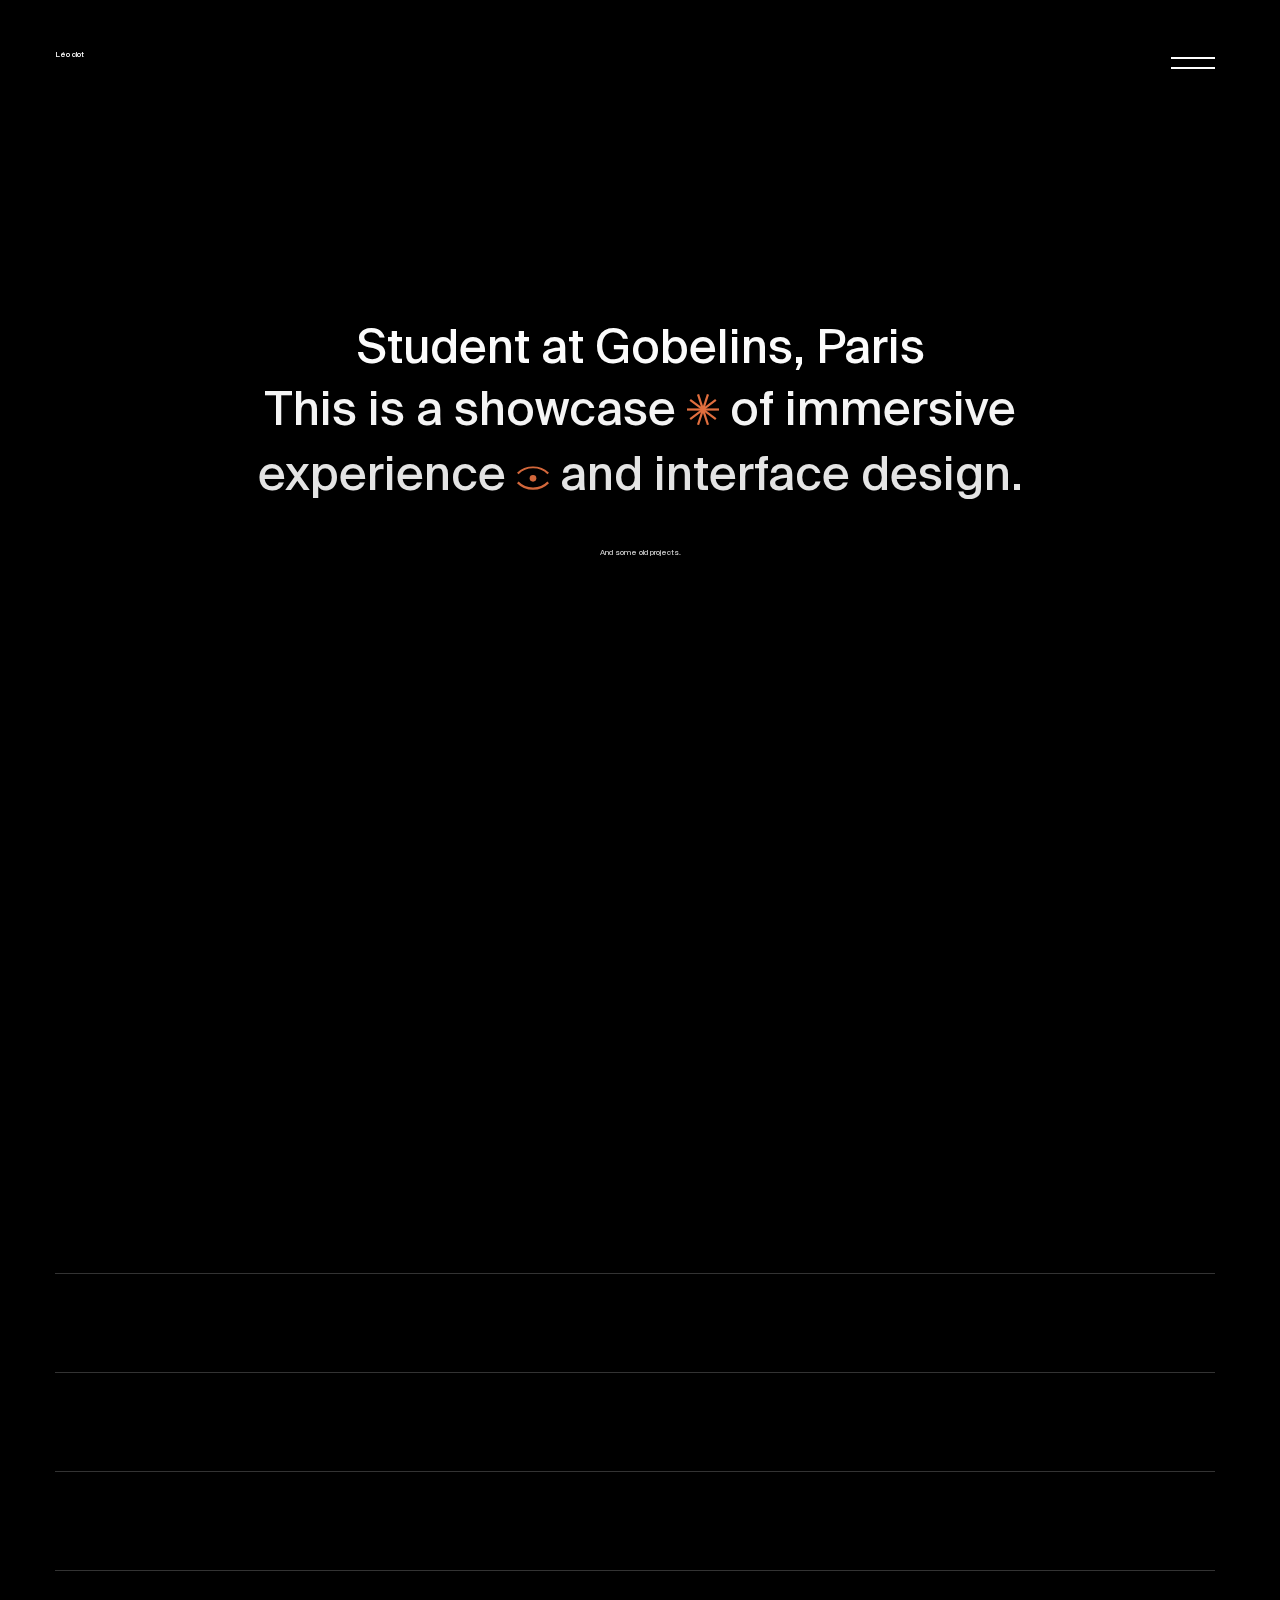
==== index.html @ 52be0752 "change css to start the hover of the projectmenu" ====
<!DOCTYPE html>
<html lang="ng">

  <head>
    <meta charset="utf-8">
    <title>Home</title>
    <meta name="author" content="Dan Hen" />
    <meta name="description" content="width=device-width, initial-scale=1" />

    <!-- Placer le logo favicon-md.ico ici -->

    <link rel="stylesheet" type="text/css" href="style.css" />
    <script type="text/javascript" src="script.js"></script>
  </head>
  <body>

    <div class="landpage-container">
      <nav>
        <h3 class="logo">Léo clot</h3>
        <button id="nav-toggle">
          <span></span>
        </button>

      </nav>

      <div class="title">
        <h1 data-scroll-section>
          <div><span data-scroll data-scroll-speed="1" class="hidden">Student at Gobelins, Paris</span></div>
          <div><span data-scroll data-scroll-speed="2" class="hidden">This is a showcase <svg
            class="icon-md"
            xmlns="http://www.w3.org/2000/svg"
            viewBox="0 0 57.39 55.81"
          >
              <rect
                x="43"
                y="16.3"
                width="4"
                height="57.39"
                transform="translate(-28.03 -0.94) rotate(-18.05)"
              /><rect x="43" y="16.3" width="4" height="57.39" transform="translate(-34.28 37.09) rotate(-53.3)" /><rect y="25.9" width="57.39" height="4" /><rect
            x="16.3"
            y="43"
            width="57.39"
            height="4"
            transform="translate(-34.27 18.68) rotate(-36.66)"
          /><rect x="16.3" y="43" width="57.39" height="4" transform="translate(-28.04 56.73) rotate(-71.94)" /></svg> of immersive </span></div>
          <div><span class="hidden">experience <svg class="icon-md" id="Calque_1" xmlns="http://www.w3.org/2000/svg" viewBox="0 0 57.64 42.62"><path
            d="M45.06,66.31h-.12A40.4,40.4,0,0,1,16.18,54.4L19,51.57A36.4,36.4,0,0,0,44.94,62.31h.12A36.4,36.4,0,0,0,71,51.57l2.83,2.83A40.4,40.4,0,0,1,45.06,66.31Z"
            transform="translate(-16.18 -23.69)"
          /><path
            d="M71,38.43A36.4,36.4,0,0,0,45.06,27.69h-.12A36.4,36.4,0,0,0,19,38.43L16.18,35.6A40.4,40.4,0,0,1,44.94,23.69h.12A40.4,40.4,0,0,1,73.82,35.6Z"
            transform="translate(-16.18 -23.69)"
          /><circle cx="28.82" cy="21.95" r="6" /></svg> and interface design.</span></div>
        </h1>

        <h3 class="sub-title">
          <div><span class="hidden">And some old projects.</span></div>
        </h3>
      </div>

      <div class="ornament">
        <svg class="arrow-down fadeIn" xmlns="http://www.w3.org/2000/svg" viewBox="0 0 43.41 43.41">
          <path
            d="M36.83,56,66.7,26.12l-2.82-2.83L34,53.18A31.24,31.24,0,0,0,35.09,45a30.38,30.38,0,0,0-9-21.65L23.3,26.12a26.55,26.55,0,0,1,7.79,18.93A26.49,26.49,0,0,1,23.3,63.88l2.82,2.83a26.75,26.75,0,0,1,37.76,0l2.82-2.83A30.84,30.84,0,0,0,36.83,56Z"
            transform="translate(-23.3 -23.29)"
          />
        </svg>
        <h3>
          <span class="fadeIn">23 YO IMMERSIVE<br /><br />DIGITAL DESIGNER</span>
        </h3>
      </div>
    </div>


    <div class="project-container">
      <ul>

        <li>
          <a>
            <div class="project">
              <h2>
                <div class="project-title ">
                  <svg class="surround" xmlns="http://www.w3.org/2000/svg" viewBox="0 0 266.21 105.91">
                    <path
                      class="cls-1"
                      d="M17.22-112.66C-33.61-97-67.6-72.86-61.78-53.14-53.47-25,35.56-7.91,101.06-22.75,156.49-35.31,200.91-72,186-91.77c-24.47-32.3-216.88-30.69-243.45,7.6C-70.8-65-41.32-38.17-10.19-25.28,52.11.52,155-15.31,173.07-47.44,184.67-68.09,160.8-94.71,129-107,77.57-126.77-11-115.27-75.75-70.87"
                      transform="translate(76.32 117.31)"
                    />
                  </svg>
                  <span class="fadeInUp">Walkman</span>
                </div>
              </h2>
              <div class="project-info">
                <h3>
                  <div>
                    <span class="fadeInUp">LATE 2019</span>
                  </div>
                </h3>
                <h3>
                  <div>
                    <span class="fadeInUp">MOBILE APP & PRODUCT DESIGN</span>
                  </div>
                </h3>
              </div>
            </div>
          </a>
        </li>

          <div class="cutline"></div>

          <li>
            <a>
              <div class="project">
                <h2>
                  <div class="project-title">
                    <svg class="surround" xmlns="http://www.w3.org/2000/svg" viewBox="0 0 266.21 105.91">
                      <path
                        class="cls-1"
                        d="M17.22-112.66C-33.61-97-67.6-72.86-61.78-53.14-53.47-25,35.56-7.91,101.06-22.75,156.49-35.31,200.91-72,186-91.77c-24.47-32.3-216.88-30.69-243.45,7.6C-70.8-65-41.32-38.17-10.19-25.28,52.11.52,155-15.31,173.07-47.44,184.67-68.09,160.8-94.71,129-107,77.57-126.77-11-115.27-75.75-70.87"
                        transform="translate(76.32 117.31)"
                      />
                    </svg>
                    <span class="fadeInUp">Unnamed</span>
                  </div>
                </h2>
                <div class="project-info">
                  <h3>
                    <div>
                      <span class="fadeInUp">EARLY 2021</span>
                    </div>
                  </h3>
                  <h3>
                    <div>
                      <span class="fadeInUp">SHORT FILM & WEB DESIGN</span>
                    </div>
                  </h3>
                </div>
              </div>
            </a>
          </li>

          <div class="cutline"></div>

          <li>
            <a>
            <div class="project">
              <h2>
                <div class="project-title">
                  <svg class="surround" xmlns="http://www.w3.org/2000/svg" viewBox="0 0 266.21 105.91">
                    <path
                      class="cls-1"
                      d="M17.22-112.66C-33.61-97-67.6-72.86-61.78-53.14-53.47-25,35.56-7.91,101.06-22.75,156.49-35.31,200.91-72,186-91.77c-24.47-32.3-216.88-30.69-243.45,7.6C-70.8-65-41.32-38.17-10.19-25.28,52.11.52,155-15.31,173.07-47.44,184.67-68.09,160.8-94.71,129-107,77.57-126.77-11-115.27-75.75-70.87"
                      transform="translate(76.32 117.31)"
                    />
                  </svg>
                  <span class="fadeInUp">Muse</span>
                </div>
              </h2>
              <div class="project-info">
                <h3>
                  <div>
                    <span class="fadeInUp">EARLY 2019</span>
                  </div>
                </h3>
                <h3>
                  <div>
                    <span class="fadeInUp">MOBILE APP</span>
                  </div>
                </h3>
              </div>
            </div>
          </a>
          </li>

          <div class="cutline"></div>

        <li>
          <a>
            <div class="project">
              <h2>
                <div class="project-title">
                  <svg class="surround" xmlns="http://www.w3.org/2000/svg" viewBox="0 0 266.21 105.91">
                    <path
                      class="cls-1"
                      d="M17.22-112.66C-33.61-97-67.6-72.86-61.78-53.14-53.47-25,35.56-7.91,101.06-22.75,156.49-35.31,200.91-72,186-91.77c-24.47-32.3-216.88-30.69-243.45,7.6C-70.8-65-41.32-38.17-10.19-25.28,52.11.52,155-15.31,173.07-47.44,184.67-68.09,160.8-94.71,129-107,77.57-126.77-11-115.27-75.75-70.87"
                      transform="translate(76.32 117.31)"
                    />
                  </svg>
                  <span class="fadeInUp">Godfried</span>
                </div>
              </h2>
              <div class="project-info">
                <h3>
                  <div>
                    <span class="fadeInUp">LATE 2020</span>
                  </div>
                </h3>
                <h3>
                  <div>
                    <span class="fadeInUp">WEB DESIGN & PRODUCT DESIGN</span>
                  </div>
                </h3>
              </div>
            </div>
          </a>
        </li>

          <div class="cutline"></div>

        <li>
          <a>
            <div class="project">
              <h2>
                <div class="project-title">
                  <svg class="surround" xmlns="http://www.w3.org/2000/svg" viewBox="0 0 266.21 105.91">
                    <path
                      class="cls-1"
                      d="M17.22-112.66C-33.61-97-67.6-72.86-61.78-53.14-53.47-25,35.56-7.91,101.06-22.75,156.49-35.31,200.91-72,186-91.77c-24.47-32.3-216.88-30.69-243.45,7.6C-70.8-65-41.32-38.17-10.19-25.28,52.11.52,155-15.31,173.07-47.44,184.67-68.09,160.8-94.71,129-107,77.57-126.77-11-115.27-75.75-70.87"
                      transform="translate(76.32 117.31)"
                    />
                  </svg>
                  <span class="fadeInUp">Archive</span>
                </div>
              </h2>
              <div class="project-info">
                <h3>
                  <div>
                    <span class="fadeInUp">FROM 2018 TO NOW</span>
                  </div>
                </h3>
                <h3>
                  <div>
                    <span class="fadeInUp">IMMERSIVE EXPERIENCE AND RESEARCH</span>
                  </div>
                </h3>
              </div>
            </div>
          </a>
        </li>

      </ul>
    </div>

    <div class="contact">
      <h1>
        <div><span class="hidden2">Available for <svg class="icon-md" xmlns="http://www.w3.org/2000/svg" viewBox="0 0 56.59 57.71"><path
          d="M47,43.56a25.47,25.47,0,0,1,7.45-16.43l.07-.07a25.49,25.49,0,0,1,18.15-7.52V15.87a29.15,29.15,0,0,0-20.75,8.59l-.07.07a29.2,29.2,0,0,0-8.54,19H16.52v30h1.84a28,28,0,0,0,20-8.3,27.93,27.93,0,0,0,6.4-9.85,28.44,28.44,0,0,0,6.46,9.92,28,28,0,0,0,19.89,8.23h1.83l.22-30ZM35.65,62.75a24.28,24.28,0,0,1-15.46,7.09V47.23H42.81A24.4,24.4,0,0,1,35.65,62.75Zm33.59,7.09A24.57,24.57,0,0,1,46.61,47.23h22.8Z"
          transform="translate(-16.52 -15.87)"
        /></svg> freelance project.</span></div>
      </h1>
      <h3 class="mailto">
        <a>
          <div><span class="hidden2">LEO.CLOT@GODEDU.FR</span></div>
        </a>
      </h3>
    </div>

    <div class="footer">
      <div class="link-container">
        <h3>
          2020
        </h3>
        <ul class="social-link">
          <li><a href="https://twitter.com/clt_leo" target="_blank"><h3>TWITTER</h3></a></li>
          <li><a href="https://www.instagram.com/cltleo/" target="_blank"><h3>INSTAGRAM</h3></a></li>
          <li><a href="https://dribbble.com/DanHen" target="_blank"><h3>DRIBBLE</h3></a></li>
          <li><a href="https://www.behance.net/DanHen" target="_blank"><h3>BEHANCE</h3></a></li>
        </ul>
      </div>
      <a>
        <h3>
          <div>
          <span><svg class="arrow-up" id="Calque_1" data-name="Calque 1" xmlns="http://www.w3.org/2000/svg" viewBox="0 0 57.39 57.39"><path
            d="M54.8,35.13A26.44,26.44,0,0,1,47,16.3H43a26.5,26.5,0,0,1-7.87,18.9A26.44,26.44,0,0,1,16.3,43v4A30.51,30.51,0,0,0,38,38a30.71,30.71,0,0,0,5-6.51V73.7h4V31.43A31.23,31.23,0,0,0,52,38,30.43,30.43,0,0,0,73.7,47V43A26.5,26.5,0,0,1,54.8,35.13Z"
            transform="translate(-16.3 -16.3)"
          /></svg>
        </span>GO UP
          </div>
        </h3>
      </a>
    </div>


    <script src="https://cdnjs.cloudflare.com/ajax/libs/gsap/3.5.1/gsap.min.js"></script>
    <script src="locomotive-scroll.min.js"></script>
    <script src="main.js"></script>
    <script>
      document.querySelector("#nav-toggle").addEventListener("click", function () {
        this.classList.toggle("active");
      });
    </script>
    <script>

      gsap.registerPlugin(ScrollTrigger);

      gsap.to(".hidden", { delay: 0.2, duration: 0.9, ease: "power4.out", opacity: 1, y: 0, stagger: 0.1, });
      gsap.to(".fadeIn", { delay: 0.8, duration: 0.9, ease: "expo.out", opacity: 1, });
      gsap.to(".arrow-down",{ delay:1.2, duration: 0.9, ease: "expo.out", x:-0, y:0, });
      gsap.to(".fadeInUp", { delay: 0.6, duration: 0.8, ease: "power4.out", y: 0, opacity: 1, stagger: 0.05,
        scrollTrigger: ".fadeInUp",});
      gsap.to(".hidden2", { delay: 0.5, duration: 0.9, ease: "power4.out", opacity: 1, y: 0, stagger: 0.1,
        scrollTrigger: ".hidden2"});
    </script>
  </body>
</html>
---- style.css ----
@charset "UTF-8";

  body, div, dl, dt, dd, ul, ol, li, h1, h2, h3, h4, h5, h6, pre,
  form, fieldset, input, textarea, p, blockquote, th, td {
    padding: 0;
    margin: 0;
  }


  @font-face {
    font-family: 'Suisse Int\'l';
    src: url('typo/SuisseIntl-Book.eot');
    src: url('typo/SuisseIntl-Book.eot?#iefix') format('embedded-opentype'),
    url('typo/SuisseIntl-Book.woff2') format('woff2'),
    url('typo/SuisseIntl-Book.woff') format('woff'),
    url('typo/SuisseIntl-Book.ttf') format('truetype'),
    url('typo/SuisseIntl-Book.svg#SuisseIntl-Book') format('svg');
    font-weight: 500;
    font-style: normal;
    font-display: swap;
  }

  @font-face {
    font-family: 'Suisse Int\'l';
    src: url('typo/SuisseIntl-Book_1.eot');
    src: url('typo/SuisseIntl-Book_1.eot?#iefix') format('embedded-opentype'),
    url('typo/SuisseIntl-Book_1.woff2') format('woff2'),
    url('typo/SuisseIntl-Book_1.woff') format('woff'),
    url('typo/SuisseIntl-Book_1.ttf') format('truetype'),
    url('typo/SuisseIntl-Book_1.svg#SuisseIntl-Book') format('svg');
    font-weight: 500;
    font-style: normal;
    font-display: swap;
  }

  body {
    font-family: 'Suisse Int\'l';
    background-color: #000000;
    color: white;
  }

  h1 {
    font-size: 3.7vw;
    font-weight: 100;
  }

  h2 {
    font-size: 2.1vw;
    font-weight: 100;
  }

  h3 {
    font-size: 0.6vw;
    font-weight: 100;
    line-height: 0.4vw;
  }

  li {
    list-style-type: none;
    margin-bottom: 17px;
    cursor: pointer;
  }

  a:link {
    cursor: pointer;
    text-decoration: none;
    color: white;
  }

  a:visited {
    cursor: pointer;
    text-decoration: none;
    color: white;
  }

  a:hover {
    cursor: pointer;
    text-decoration: none;
    color: white;
  }

  a:active {
    cursor: pointer;
    text-decoration: none;
    color: white;
  }

  button {
    background-color: transparent;
    border: none;
    outline: none;
  }

  nav {
    display: flex;
    justify-content: space-between;
    mix-blend-mode: difference;
    position: fixed;
    min-height: 140px;
    top: 52px;
    right: 65px;
    left: 55px;
    z-index: 0;
  }

  .landpage-container {
    display: flex;
    flex-direction: column;
    justify-content: space-between;
    height: 100vh;
  }

  .icon-md {
    width: 2.5vw;
    fill: #EC7442;
  }

  .arrow-down {
    width: 3.5vw;
    fill: #FFFFFF;
    transform: translate(3vw,-3vw);
  }

  .title {
    margin-top: 35vh;
  }

  .sub-title {
    margin-top: 3vw;
  }

  .ornament {
    display: flex;
    flex-direction: row;
    align-items: flex-end;
    justify-content: space-between;
    margin-right: 65px;
    margin-left: 55px;
    margin-bottom: 52px;
  }

  .ornament > h3 {
    text-align: right;
  }

  .project-container {
    margin-top: 24vw;
    margin-right: 65px;
    margin-left: 55px;
    z-index: 20;
  }

  .project {
    display: flex;
    flex-direction: row;
    align-items: center;
    justify-content: space-between;
    margin-top: 2.5vw;
    margin-bottom: 2.5vw;
    z-index: 20;
  }

  .project-info {
    display: flex;
    justify-content: space-between;
    width: 50%;
  }

  .project-title {
    position: relative;
  }

  .cutline {
    width: 100%;
    height: 1px;
    background-color: #FFFFFF;
    opacity: 0.2;
    z-index: -20;
  }

  .surround {
    display: none;
    position: absolute;
    fill: none;
    stroke: #EC7442;
    stroke-miterlimit: 10;
    stroke-width: 2px;
    margin-left: -21px;
    margin-top: -10px;
    width: 12vw;

  }

  .contact {
    margin-top: 30vw;
    margin-bottom: 35vw;
  }

  .mailto {
    margin-top: 10vw;
  }

  .arrow-up {
    width: 0.45vw;
    fill: white;
    margin-right: 5px;
  }

  .footer {
    display: flex;
    justify-content: space-between;
    margin-right: 65px;
    margin-left: 55px;
  }

  .link-container {
    display: flex;
    width: 50%;
    justify-content: space-between;
  }

  .social-link {
    display: flex;
    justify-content: space-between;
    width: 70%;
  }

  .social-link > li > a:link > h3{
    opacity: 0.2;
    transition: opacity 0.2s ease-in-out;
  }

  .social-link > li > a:hover > h3{
    opacity: 1;
    text-decoration: none;
    transition: opacity 0.2s ease-in-out;
  }

/* NAV - NAV - NAV - NAV - NAV - NAV - NAV - NAV - NAV - NAV - NAV - NAV - NAV */

  #nav-toggle {
    display: inline-block;
    height: 30px;
    width: 50px;
    position: relative;
  }

  #nav-toggle span {
    margin-top: -4px;
  }

  #nav-toggle span, #nav-toggle span:before, #nav-toggle span:after {
    cursor: pointer;
    width: 44px;
    background: white;
    position: absolute;
    display: block;
    content: '';
  }

  #nav-toggle span:before {
    top: 4px;
    height: 2px;
  }

  #nav-toggle span:after {
    bottom: 4px;
    height: 2px;
  }


  #nav-toggle span, #nav-toggle span:before, #nav-toggle span:after {
    -webkit-transition: all 0.2s ease-in-out;
    -moz-transition: all 0.2s ease-in-out;
    -o-transition: all 0.2s ease-in-out;
    transition: all 0.2s ease-in-out;
  }

  #nav-toggle.active span {
    background-color: transparent;
  }

  #nav-toggle.active span:before, #nav-toggle.active span:after {
    top: 0;
  }

  #nav-toggle.active span:before {
    transform: rotate(10.5deg);
  }

  #nav-toggle.active span:after {
    transform: rotate(-10.5deg);
  }

/* ANIMATION - ANIMATION - ANIMATION - ANIMATION - ANIMATION - ANIMATION - ANIMATION - ANIMATION - ANIMATION - ANIMATION */

  h1 > div {
    position: relative;
    height: 4.8vw;
    overflow: hidden;
    text-align: center;
  }

  .hidden {
    position: absolute;
    opacity: 0;
    transform: translateY(50px);
    margin-left: auto;
    margin-right: auto;
    left: 0;
    right: 0;
    text-align: center;
  }

  .hidden2 {
    position: absolute;
    opacity: 0;
    transform: translateY(50px);
    margin-left: auto;
    margin-right: auto;
    left: 0;
    right: 0;
    text-align: center;
  }

  .fadeIn {
    opacity: 0;
  }

  .fadeInUp{
    opacity: 0;
    transform: translateX(-10vw);
  }

  .scale-grow{
    transform: scaleX(2);
  }
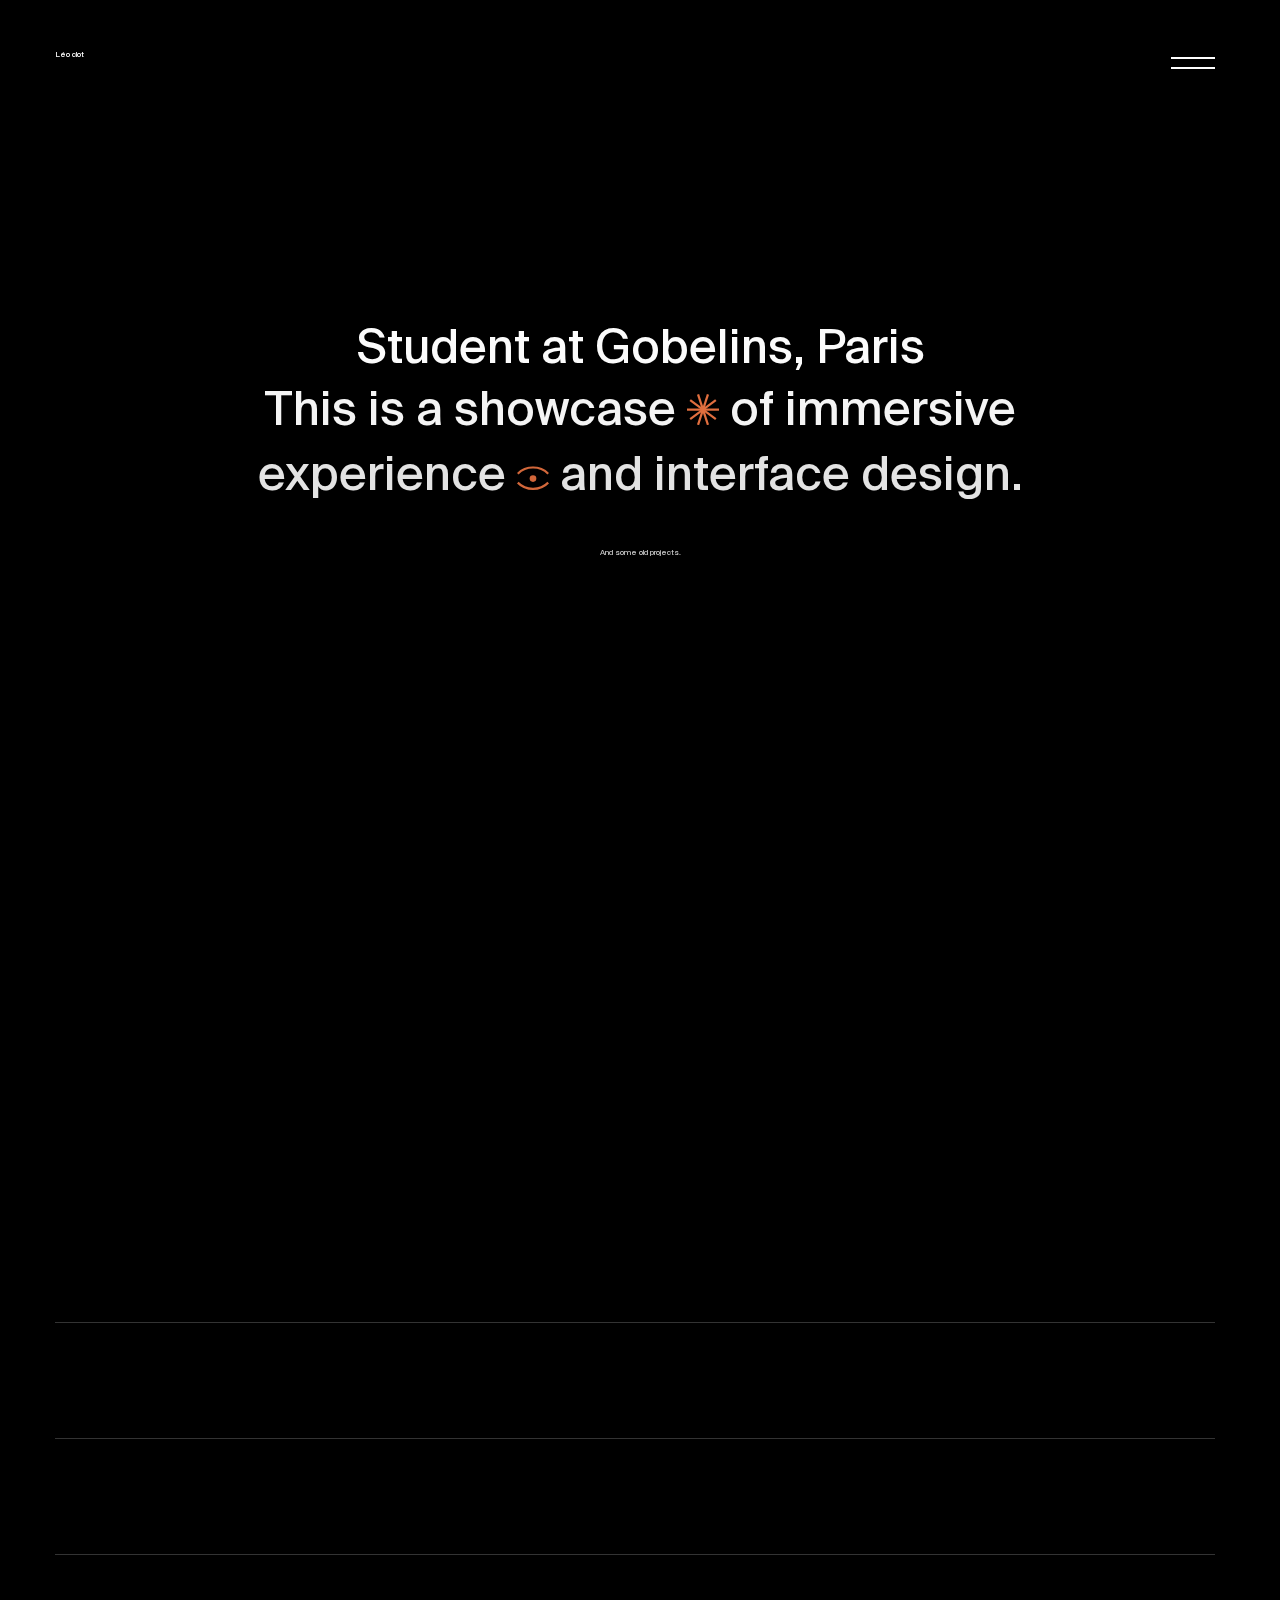
==== commit d0c694e2: "add mouseEnter and mouseLeave on menu project" ====
--- a/index.html
+++ b/index.html
@@ -26,24 +26,14 @@
       <div class="title">
         <h1 data-scroll-section>
           <div><span data-scroll data-scroll-speed="1" class="hidden">Student at Gobelins, Paris</span></div>
-          <div><span data-scroll data-scroll-speed="2" class="hidden">This is a showcase <svg
-            class="icon-md"
-            xmlns="http://www.w3.org/2000/svg"
-            viewBox="0 0 57.39 55.81"
-          >
-              <rect
-                x="43"
-                y="16.3"
-                width="4"
-                height="57.39"
-                transform="translate(-28.03 -0.94) rotate(-18.05)"
-              /><rect x="43" y="16.3" width="4" height="57.39" transform="translate(-34.28 37.09) rotate(-53.3)" /><rect y="25.9" width="57.39" height="4" /><rect
-            x="16.3"
-            y="43"
-            width="57.39"
-            height="4"
-            transform="translate(-34.27 18.68) rotate(-36.66)"
-          /><rect x="16.3" y="43" width="57.39" height="4" transform="translate(-28.04 56.73) rotate(-71.94)" /></svg> of immersive </span></div>
+          <div><span data-scroll data-scroll-speed="2" class="hidden">This is a showcase
+            <svg class="icon-md" xmlns="http://www.w3.org/2000/svg" viewBox="0 0 57.39 55.81">
+              <rect x="43" y="16.3" width="4" height="57.39" transform="translate(-28.03 -0.94) rotate(-18.05)"/>
+              <rect x="43" y="16.3" width="4" height="57.39" transform="translate(-34.28 37.09) rotate(-53.3)" />
+              <rect y="25.9" width="57.39" height="4" />
+              <rect x="16.3" y="43"width="57.39" height="4" transform="translate(-34.27 18.68) rotate(-36.66)"/>
+              <rect x="16.3" y="43" width="57.39" height="4" transform="translate(-28.04 56.73) rotate(-71.94)" />
+            </svg> of immersive </span></div>
           <div><span class="hidden">experience <svg class="icon-md" id="Calque_1" xmlns="http://www.w3.org/2000/svg" viewBox="0 0 57.64 42.62"><path
             d="M45.06,66.31h-.12A40.4,40.4,0,0,1,16.18,54.4L19,51.57A36.4,36.4,0,0,0,44.94,62.31h.12A36.4,36.4,0,0,0,71,51.57l2.83,2.83A40.4,40.4,0,0,1,45.06,66.31Z"
             transform="translate(-16.18 -23.69)"
@@ -74,12 +64,11 @@
 
     <div class="project-container">
       <ul>
-
         <li>
-          <a>
+          <a href="#" class="hover-section" id="0-2">
             <div class="project">
               <h2>
-                <div class="project-title ">
+                <div class="project-title">
                   <svg class="surround" xmlns="http://www.w3.org/2000/svg" viewBox="0 0 266.21 105.91">
                     <path
                       class="cls-1"
@@ -106,10 +95,10 @@
           </a>
         </li>
 
-          <div class="cutline"></div>
+        <div class="cutline"></div>
 
           <li>
-            <a>
+            <a href="#" class="hover-section" id="1-2">
               <div class="project">
                 <h2>
                   <div class="project-title">
@@ -142,7 +131,7 @@
           <div class="cutline"></div>
 
           <li>
-            <a>
+            <a href="#" class="hover-section" id="3-2">
             <div class="project">
               <h2>
                 <div class="project-title">
@@ -175,7 +164,7 @@
           <div class="cutline"></div>
 
         <li>
-          <a>
+          <a href="#" class="hover-section" id="4-2">
             <div class="project">
               <h2>
                 <div class="project-title">
@@ -208,7 +197,7 @@
           <div class="cutline"></div>
 
         <li>
-          <a>
+          <a href="#" class="hover-section" id="5-2">
             <div class="project">
               <h2>
                 <div class="project-title">
@@ -280,7 +269,6 @@
       </a>
     </div>
 
-
     <script src="https://cdnjs.cloudflare.com/ajax/libs/gsap/3.5.1/gsap.min.js"></script>
     <script src="locomotive-scroll.min.js"></script>
     <script src="main.js"></script>
@@ -288,6 +276,33 @@
       document.querySelector("#nav-toggle").addEventListener("click", function () {
         this.classList.toggle("active");
       });
+
+      function resetEtat(oEvent){
+        var aBtns = document.getElementsByClassName("hover-section");
+        for(var i = 0; i< aBtns.length; i++){
+          aBtns[i].classList.remove('hover-off');
+          aBtns[i].classList.remove('hover-in');
+        }//for
+      }//fct
+      function setEtat(oEvent){
+        var oBt = oEvent.currentTarget,
+                aBtns = document.getElementsByClassName("hover-section");
+        oBt.classList.add('hover-in');
+        for(var i = 0; i < aBtns.length; i++){
+          if(aBtns[i] != oBt){
+            aBtns[i].classList.add('hover-off');
+          }//if
+        }//for
+      }//fct
+
+      document.addEventListener('DOMContentLoaded',function(){
+        var aBtns = document.getElementsByClassName("hover-section");
+        for(var i = 0; i < aBtns.length; i++){
+          aBtns[i].addEventListener('mouseenter',setEtat);
+          aBtns[i].addEventListener('mouseleave',resetEtat);
+        }//for
+      });
+
     </script>
     <script>
 
--- a/style.css
+++ b/style.css
@@ -150,14 +150,34 @@
     z-index: 20;
   }
 
+  .project-container a{
+    opacity:1!important;
+    transition: opacity 100ms ease-in-out;
+  }
+
   .project {
     display: flex;
     flex-direction: row;
     align-items: center;
     justify-content: space-between;
-    margin-top: 2.5vw;
-    margin-bottom: 2.5vw;
+    padding-top: 2.5vw;
+    padding-bottom: 2.5vw;
     z-index: 20;
+  }
+
+  .project-container a{
+    color: #FFFFFF;
+    transition: color  600ms ease-in-out;
+  }
+
+  .project-container a.hover-in{
+    color: #FFFFFF;
+    transition: color 600ms ease-in-out;
+  }
+
+  .project-container a.hover-off{
+    color: #404040;
+    transition: color  600ms ease-in-out;
   }
 
   .project-info {
@@ -334,4 +354,4 @@
 
   .scale-grow{
     transform: scaleX(2);
-  }
+  }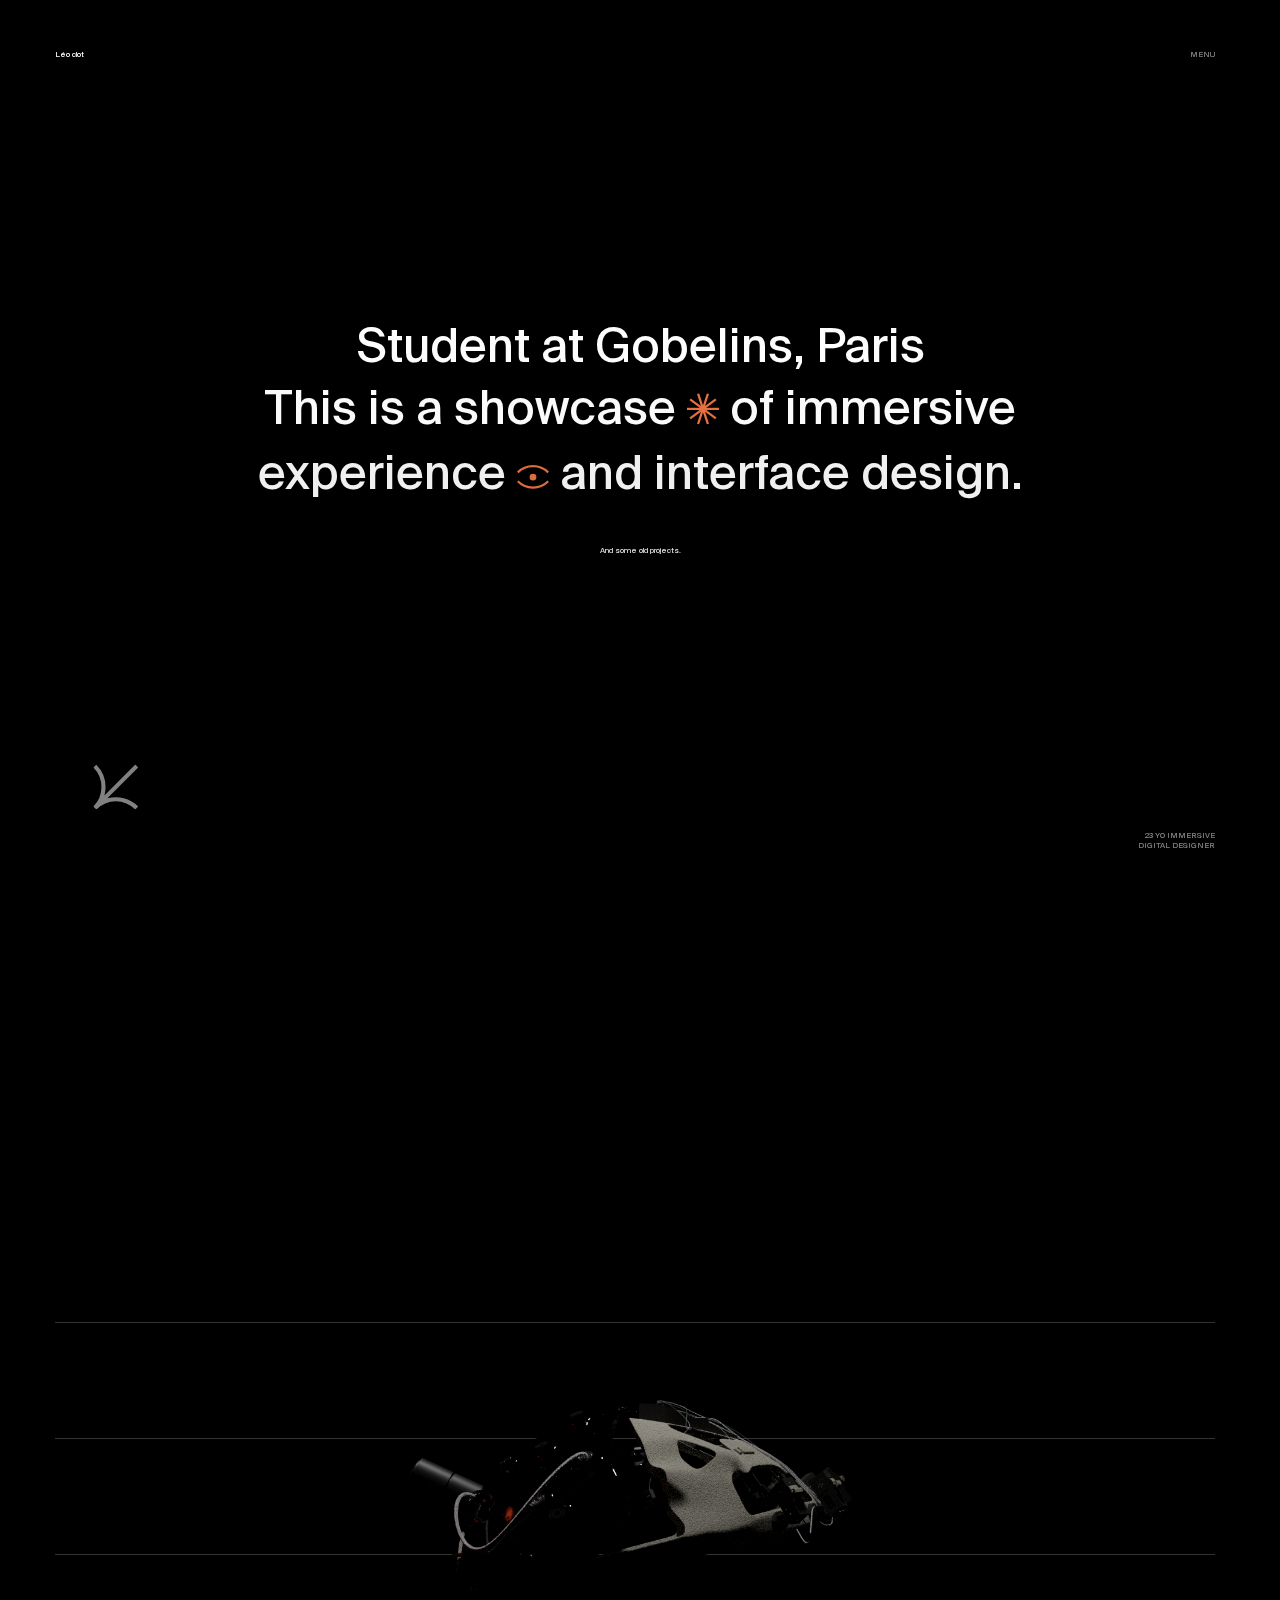
==== commit d48e5204: "reload js" ====
--- a/index.html
+++ b/index.html
@@ -17,10 +17,9 @@
     <div class="landpage-container">
       <nav>
         <h3 class="logo">Léo clot</h3>
-        <button id="nav-toggle">
-          <span></span>
-        </button>
-
+          <h3>
+            <div><span class="fadeIn">MENU</span></div>
+          </h3>
       </nav>
 
       <div class="title">
@@ -63,6 +62,9 @@
 
 
     <div class="project-container">
+      <div class="sequence-container">
+        <img class="sequence" style="width: 100%" src="img/0001.png"/>
+      </div>
       <ul>
         <li>
           <a href="#" class="hover-section" id="0-2">
@@ -309,12 +311,11 @@
       gsap.registerPlugin(ScrollTrigger);
 
       gsap.to(".hidden", { delay: 0.2, duration: 0.9, ease: "power4.out", opacity: 1, y: 0, stagger: 0.1, });
-      gsap.to(".fadeIn", { delay: 0.8, duration: 0.9, ease: "expo.out", opacity: 1, });
+      gsap.to(".fadeIn", { delay: 0.7, duration: 0.9, ease: "expo.out", opacity: 1, });
       gsap.to(".arrow-down",{ delay:1.2, duration: 0.9, ease: "expo.out", x:-0, y:0, });
-      gsap.to(".fadeInUp", { delay: 0.6, duration: 0.8, ease: "power4.out", y: 0, opacity: 1, stagger: 0.05,
-        scrollTrigger: ".fadeInUp",});
-      gsap.to(".hidden2", { delay: 0.5, duration: 0.9, ease: "power4.out", opacity: 1, y: 0, stagger: 0.1,
-        scrollTrigger: ".hidden2"});
+      gsap.to(".fadeInUp", { delay: 0.6, duration: 0.8, ease: "power4.out", y: 0, opacity: 1, stagger: 0.05, scrollTrigger: ".fadeInUp",});
+      gsap.to(".hidden2", { delay: 0.5, duration: 0.9, ease: "power4.out", opacity: 1, y: 0, stagger: 0.1, scrollTrigger: ".hidden2"});
+
     </script>
   </body>
 </html>
--- a/style.css
+++ b/style.css
@@ -144,6 +144,7 @@
   }
 
   .project-container {
+    position: relative;
     margin-top: 24vw;
     margin-right: 65px;
     margin-left: 55px;
@@ -184,10 +185,12 @@
     display: flex;
     justify-content: space-between;
     width: 50%;
+    z-index: 20;
   }
 
   .project-title {
     position: relative;
+    z-index: 20;
   }
 
   .cutline {
@@ -195,7 +198,7 @@
     height: 1px;
     background-color: #FFFFFF;
     opacity: 0.2;
-    z-index: -20;
+    z-index: 0;
   }
 
   .surround {
@@ -256,60 +259,10 @@
     transition: opacity 0.2s ease-in-out;
   }
 
-/* NAV - NAV - NAV - NAV - NAV - NAV - NAV - NAV - NAV - NAV - NAV - NAV - NAV */
-
-  #nav-toggle {
-    display: inline-block;
-    height: 30px;
-    width: 50px;
-    position: relative;
-  }
-
-  #nav-toggle span {
-    margin-top: -4px;
-  }
-
-  #nav-toggle span, #nav-toggle span:before, #nav-toggle span:after {
-    cursor: pointer;
-    width: 44px;
-    background: white;
+  .sequence-container{
     position: absolute;
-    display: block;
-    content: '';
-  }
-
-  #nav-toggle span:before {
-    top: 4px;
-    height: 2px;
-  }
-
-  #nav-toggle span:after {
-    bottom: 4px;
-    height: 2px;
-  }
-
-
-  #nav-toggle span, #nav-toggle span:before, #nav-toggle span:after {
-    -webkit-transition: all 0.2s ease-in-out;
-    -moz-transition: all 0.2s ease-in-out;
-    -o-transition: all 0.2s ease-in-out;
-    transition: all 0.2s ease-in-out;
-  }
-
-  #nav-toggle.active span {
-    background-color: transparent;
-  }
-
-  #nav-toggle.active span:before, #nav-toggle.active span:after {
-    top: 0;
-  }
-
-  #nav-toggle.active span:before {
-    transform: rotate(10.5deg);
-  }
-
-  #nav-toggle.active span:after {
-    transform: rotate(-10.5deg);
+    width: 100%;
+    z-index: 5;
   }
 
 /* ANIMATION - ANIMATION - ANIMATION - ANIMATION - ANIMATION - ANIMATION - ANIMATION - ANIMATION - ANIMATION - ANIMATION */
@@ -324,7 +277,7 @@
   .hidden {
     position: absolute;
     opacity: 0;
-    transform: translateY(50px);
+    transform: translateY(70px);
     margin-left: auto;
     margin-right: auto;
     left: 0;
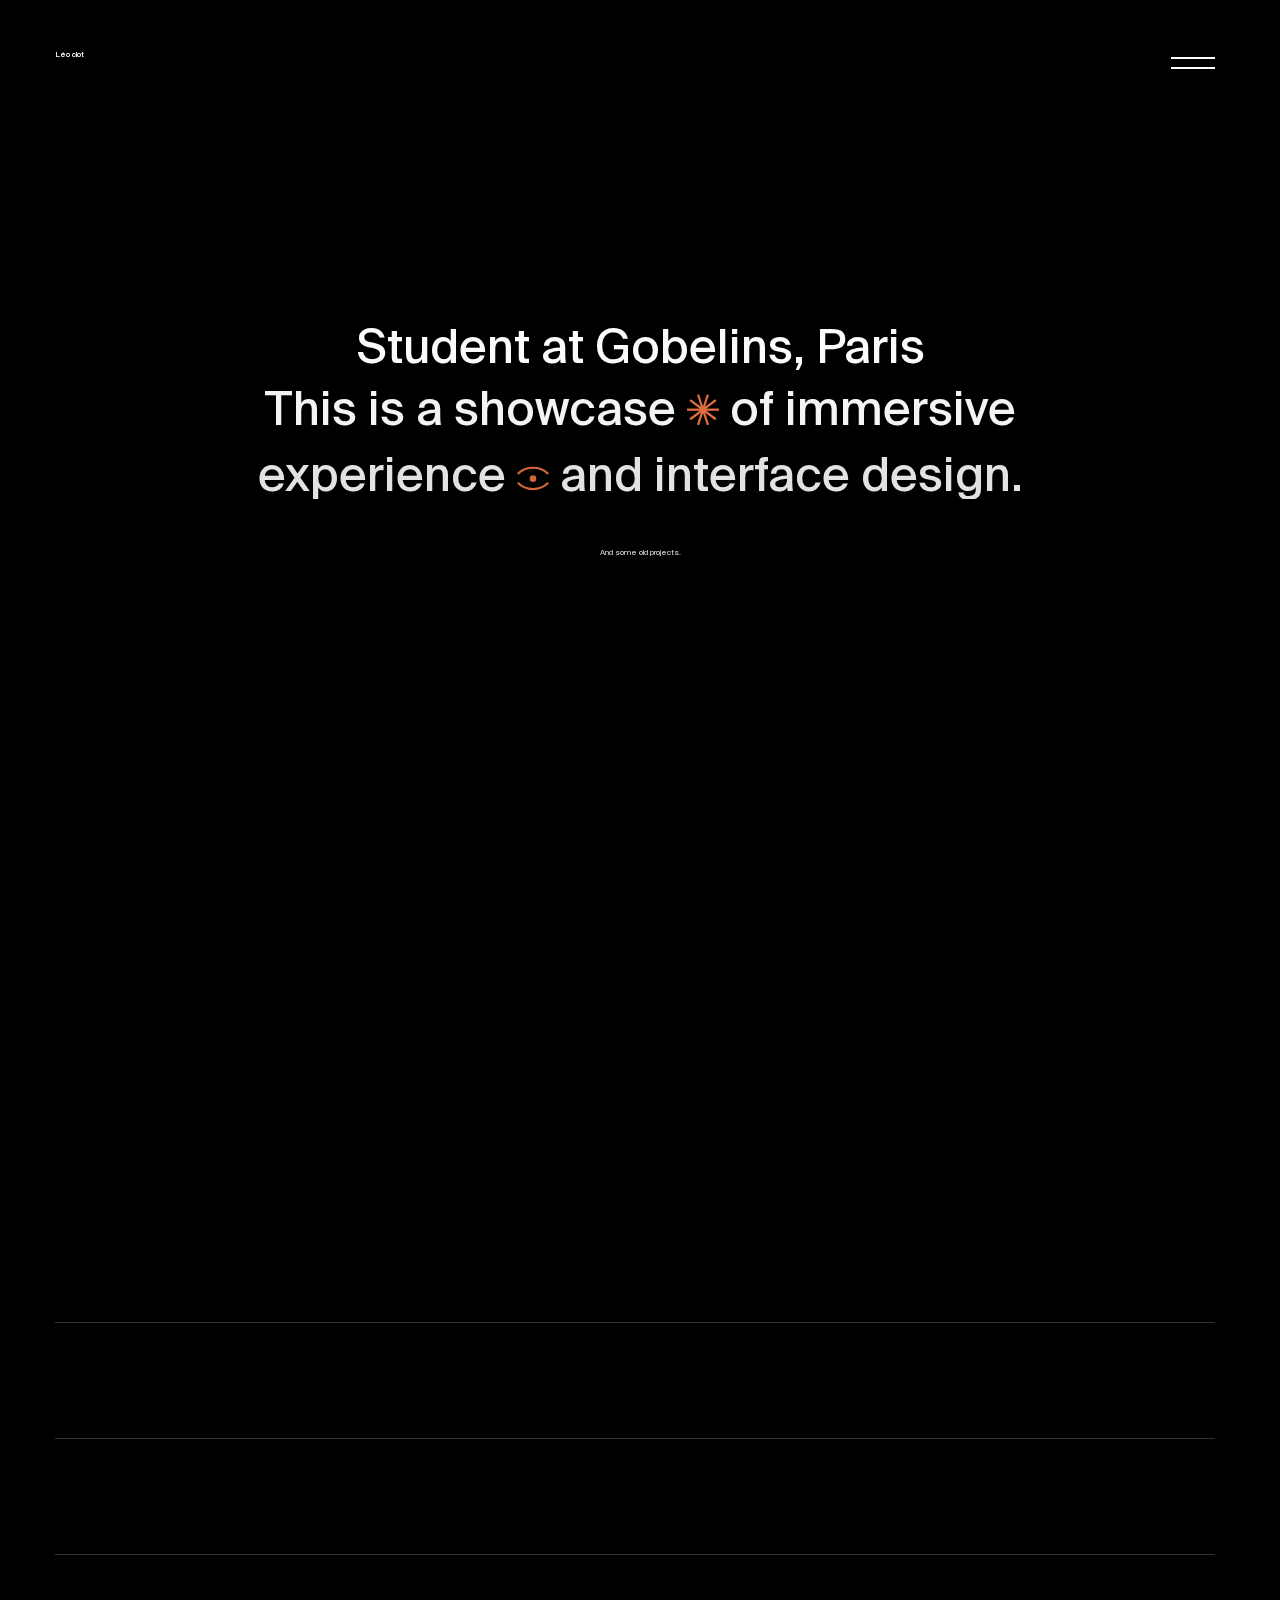
==== commit c57d8247: "misc" ====
--- a/index.html
+++ b/index.html
@@ -17,9 +17,10 @@
     <div class="landpage-container">
       <nav>
         <h3 class="logo">Léo clot</h3>
-          <h3>
-            <div><span class="fadeIn">MENU</span></div>
-          </h3>
+        <button id="nav-toggle">
+          <span></span>
+        </button>
+
       </nav>
 
       <div class="title">
@@ -62,9 +63,6 @@
 
 
     <div class="project-container">
-      <div class="sequence-container">
-        <img class="sequence" style="width: 100%" src="img/0001.png"/>
-      </div>
       <ul>
         <li>
           <a href="#" class="hover-section" id="0-2">
@@ -311,11 +309,12 @@
       gsap.registerPlugin(ScrollTrigger);
 
       gsap.to(".hidden", { delay: 0.2, duration: 0.9, ease: "power4.out", opacity: 1, y: 0, stagger: 0.1, });
-      gsap.to(".fadeIn", { delay: 0.7, duration: 0.9, ease: "expo.out", opacity: 1, });
+      gsap.to(".fadeIn", { delay: 0.8, duration: 0.9, ease: "expo.out", opacity: 1, });
       gsap.to(".arrow-down",{ delay:1.2, duration: 0.9, ease: "expo.out", x:-0, y:0, });
-      gsap.to(".fadeInUp", { delay: 0.6, duration: 0.8, ease: "power4.out", y: 0, opacity: 1, stagger: 0.05, scrollTrigger: ".fadeInUp",});
-      gsap.to(".hidden2", { delay: 0.5, duration: 0.9, ease: "power4.out", opacity: 1, y: 0, stagger: 0.1, scrollTrigger: ".hidden2"});
-
+      gsap.to(".fadeInUp", { delay: 0.6, duration: 0.8, ease: "power4.out", y: 0, opacity: 1, stagger: 0.05,
+        scrollTrigger: ".fadeInUp",});
+      gsap.to(".hidden2", { delay: 0.5, duration: 0.9, ease: "power4.out", opacity: 1, y: 0, stagger: 0.1,
+        scrollTrigger: ".hidden2"});
     </script>
   </body>
 </html>
--- a/style.css
+++ b/style.css
@@ -144,7 +144,6 @@
   }
 
   .project-container {
-    position: relative;
     margin-top: 24vw;
     margin-right: 65px;
     margin-left: 55px;
@@ -185,12 +184,10 @@
     display: flex;
     justify-content: space-between;
     width: 50%;
-    z-index: 20;
   }
 
   .project-title {
     position: relative;
-    z-index: 20;
   }
 
   .cutline {
@@ -198,7 +195,7 @@
     height: 1px;
     background-color: #FFFFFF;
     opacity: 0.2;
-    z-index: 0;
+    z-index: -20;
   }
 
   .surround {
@@ -259,10 +256,60 @@
     transition: opacity 0.2s ease-in-out;
   }
 
-  .sequence-container{
+/* NAV - NAV - NAV - NAV - NAV - NAV - NAV - NAV - NAV - NAV - NAV - NAV - NAV */
+
+  #nav-toggle {
+    display: inline-block;
+    height: 30px;
+    width: 50px;
+    position: relative;
+  }
+
+  #nav-toggle span {
+    margin-top: -4px;
+  }
+
+  #nav-toggle span, #nav-toggle span:before, #nav-toggle span:after {
+    cursor: pointer;
+    width: 44px;
+    background: white;
     position: absolute;
-    width: 100%;
-    z-index: 5;
+    display: block;
+    content: '';
+  }
+
+  #nav-toggle span:before {
+    top: 4px;
+    height: 2px;
+  }
+
+  #nav-toggle span:after {
+    bottom: 4px;
+    height: 2px;
+  }
+
+
+  #nav-toggle span, #nav-toggle span:before, #nav-toggle span:after {
+    -webkit-transition: all 0.2s ease-in-out;
+    -moz-transition: all 0.2s ease-in-out;
+    -o-transition: all 0.2s ease-in-out;
+    transition: all 0.2s ease-in-out;
+  }
+
+  #nav-toggle.active span {
+    background-color: transparent;
+  }
+
+  #nav-toggle.active span:before, #nav-toggle.active span:after {
+    top: 0;
+  }
+
+  #nav-toggle.active span:before {
+    transform: rotate(10.5deg);
+  }
+
+  #nav-toggle.active span:after {
+    transform: rotate(-10.5deg);
   }
 
 /* ANIMATION - ANIMATION - ANIMATION - ANIMATION - ANIMATION - ANIMATION - ANIMATION - ANIMATION - ANIMATION - ANIMATION */
@@ -277,7 +324,7 @@
   .hidden {
     position: absolute;
     opacity: 0;
-    transform: translateY(70px);
+    transform: translateY(50px);
     margin-left: auto;
     margin-right: auto;
     left: 0;
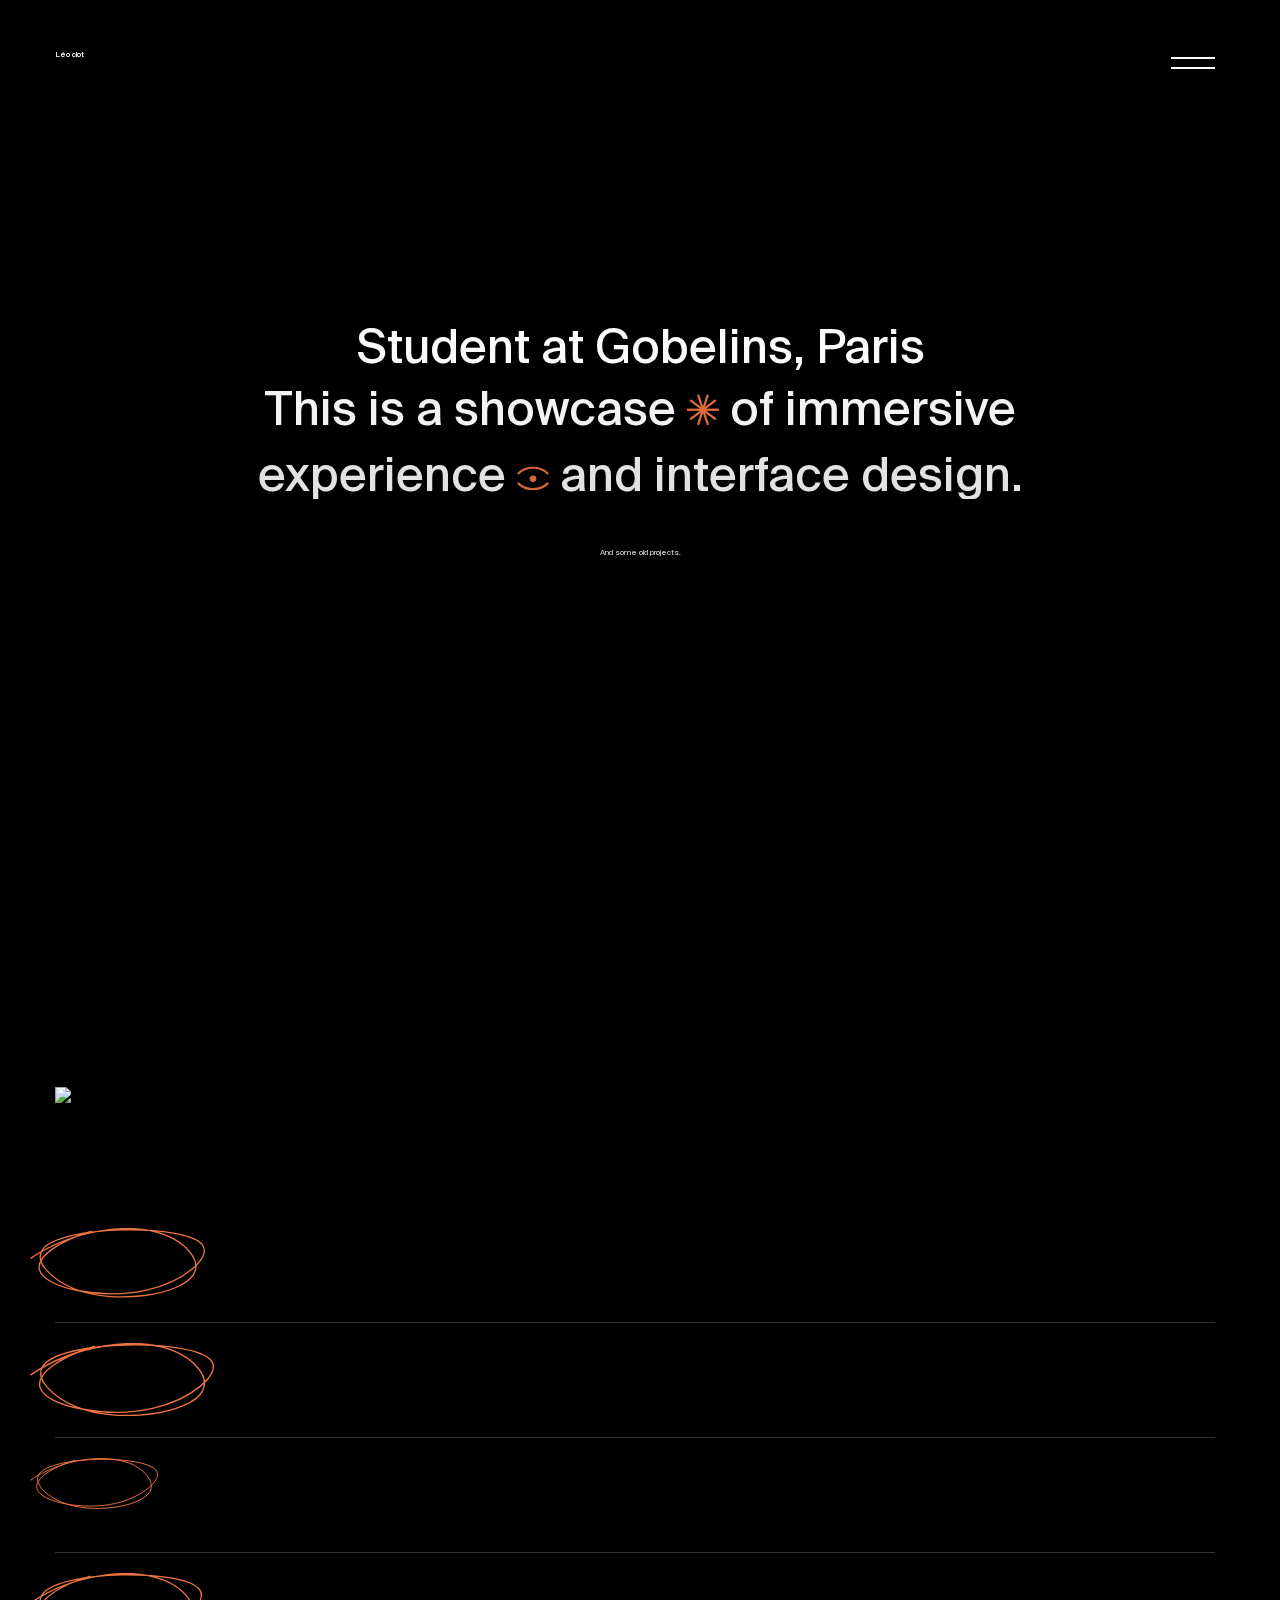
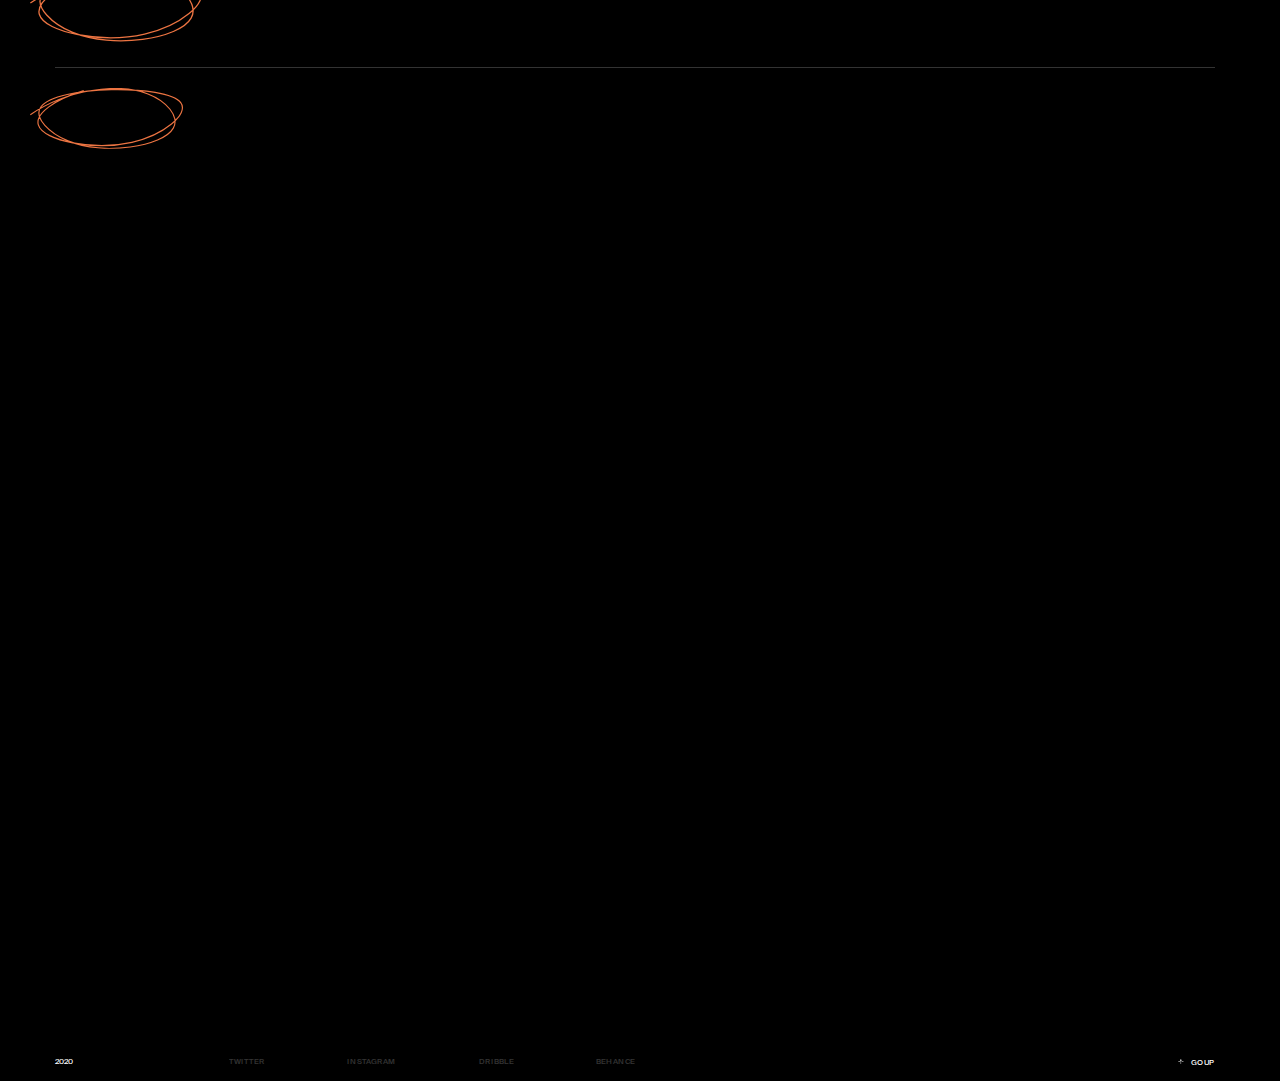
==== commit 1102a37d: "add unnamed img seq" ====
--- a/index.html
+++ b/index.html
@@ -63,42 +63,12 @@
 
 
     <div class="project-container">
-      <ul>
-        <li>
-          <a href="#" class="hover-section" id="0-2">
-            <div class="project">
-              <h2>
-                <div class="project-title">
-                  <svg class="surround" xmlns="http://www.w3.org/2000/svg" viewBox="0 0 266.21 105.91">
-                    <path
-                      class="cls-1"
-                      d="M17.22-112.66C-33.61-97-67.6-72.86-61.78-53.14-53.47-25,35.56-7.91,101.06-22.75,156.49-35.31,200.91-72,186-91.77c-24.47-32.3-216.88-30.69-243.45,7.6C-70.8-65-41.32-38.17-10.19-25.28,52.11.52,155-15.31,173.07-47.44,184.67-68.09,160.8-94.71,129-107,77.57-126.77-11-115.27-75.75-70.87"
-                      transform="translate(76.32 117.31)"
-                    />
-                  </svg>
-                  <span class="fadeInUp">Walkman</span>
-                </div>
-              </h2>
-              <div class="project-info">
-                <h3>
-                  <div>
-                    <span class="fadeInUp">LATE 2019</span>
-                  </div>
-                </h3>
-                <h3>
-                  <div>
-                    <span class="fadeInUp">MOBILE APP & PRODUCT DESIGN</span>
-                  </div>
-                </h3>
-              </div>
-            </div>
-          </a>
-        </li>
-
-        <div class="cutline"></div>
-
+      <div class="background">
+        <img src="img/unnamed.png" width="100%">
+      </div>
+        <ul class="project-list">
           <li>
-            <a href="#" class="hover-section" id="1-2">
+            <a href="#" class="hover-section" id="0-2">
               <div class="project">
                 <h2>
                   <div class="project-title">
@@ -109,18 +79,18 @@
                         transform="translate(76.32 117.31)"
                       />
                     </svg>
-                    <span class="fadeInUp">Unnamed</span>
+                    <span class="fadeInUp">Walkman</span>
                   </div>
                 </h2>
                 <div class="project-info">
                   <h3>
                     <div>
-                      <span class="fadeInUp">EARLY 2021</span>
-                    </div>
-                  </h3>
-                  <h3>
-                    <div>
-                      <span class="fadeInUp">SHORT FILM & WEB DESIGN</span>
+                      <span class="fadeInUp">LATE 2019</span>
+                    </div>
+                  </h3>
+                  <h3>
+                    <div>
+                      <span class="fadeInUp">MOBILE APP & PRODUCT DESIGN</span>
                     </div>
                   </h3>
                 </div>
@@ -130,104 +100,137 @@
 
           <div class="cutline"></div>
 
+            <li>
+              <a href="#" class="hover-section" id="1-2">
+                <div class="project">
+                  <h2>
+                    <div class="project-title">
+                      <svg class="surround" xmlns="http://www.w3.org/2000/svg" viewBox="0 0 266.21 105.91">
+                        <path
+                          class="cls-1"
+                          d="M17.22-112.66C-33.61-97-67.6-72.86-61.78-53.14-53.47-25,35.56-7.91,101.06-22.75,156.49-35.31,200.91-72,186-91.77c-24.47-32.3-216.88-30.69-243.45,7.6C-70.8-65-41.32-38.17-10.19-25.28,52.11.52,155-15.31,173.07-47.44,184.67-68.09,160.8-94.71,129-107,77.57-126.77-11-115.27-75.75-70.87"
+                          transform="translate(76.32 117.31)"
+                        />
+                      </svg>
+                      <span class="fadeInUp">Unnamed</span>
+                    </div>
+                  </h2>
+                  <div class="project-info">
+                    <h3>
+                      <div>
+                        <span class="fadeInUp">EARLY 2021</span>
+                      </div>
+                    </h3>
+                    <h3>
+                      <div>
+                        <span class="fadeInUp">SHORT FILM & WEB DESIGN</span>
+                      </div>
+                    </h3>
+                  </div>
+                </div>
+              </a>
+            </li>
+
+            <div class="cutline"></div>
+
+            <li>
+              <a href="#" class="hover-section" id="3-2">
+              <div class="project">
+                <h2>
+                  <div class="project-title">
+                    <svg class="surround" xmlns="http://www.w3.org/2000/svg" viewBox="0 0 266.21 105.91">
+                      <path
+                        class="cls-1"
+                        d="M17.22-112.66C-33.61-97-67.6-72.86-61.78-53.14-53.47-25,35.56-7.91,101.06-22.75,156.49-35.31,200.91-72,186-91.77c-24.47-32.3-216.88-30.69-243.45,7.6C-70.8-65-41.32-38.17-10.19-25.28,52.11.52,155-15.31,173.07-47.44,184.67-68.09,160.8-94.71,129-107,77.57-126.77-11-115.27-75.75-70.87"
+                        transform="translate(76.32 117.31)"
+                      />
+                    </svg>
+                    <span class="fadeInUp">Muse</span>
+                  </div>
+                </h2>
+                <div class="project-info">
+                  <h3>
+                    <div>
+                      <span class="fadeInUp">EARLY 2019</span>
+                    </div>
+                  </h3>
+                  <h3>
+                    <div>
+                      <span class="fadeInUp">MOBILE APP</span>
+                    </div>
+                  </h3>
+                </div>
+              </div>
+            </a>
+            </li>
+
+            <div class="cutline"></div>
+
           <li>
-            <a href="#" class="hover-section" id="3-2">
-            <div class="project">
-              <h2>
-                <div class="project-title">
-                  <svg class="surround" xmlns="http://www.w3.org/2000/svg" viewBox="0 0 266.21 105.91">
-                    <path
-                      class="cls-1"
-                      d="M17.22-112.66C-33.61-97-67.6-72.86-61.78-53.14-53.47-25,35.56-7.91,101.06-22.75,156.49-35.31,200.91-72,186-91.77c-24.47-32.3-216.88-30.69-243.45,7.6C-70.8-65-41.32-38.17-10.19-25.28,52.11.52,155-15.31,173.07-47.44,184.67-68.09,160.8-94.71,129-107,77.57-126.77-11-115.27-75.75-70.87"
-                      transform="translate(76.32 117.31)"
-                    />
-                  </svg>
-                  <span class="fadeInUp">Muse</span>
-                </div>
-              </h2>
-              <div class="project-info">
-                <h3>
-                  <div>
-                    <span class="fadeInUp">EARLY 2019</span>
-                  </div>
-                </h3>
-                <h3>
-                  <div>
-                    <span class="fadeInUp">MOBILE APP</span>
-                  </div>
-                </h3>
+            <a href="#" class="hover-section" id="4-2">
+              <div class="project">
+                <h2>
+                  <div class="project-title">
+                    <svg class="surround" xmlns="http://www.w3.org/2000/svg" viewBox="0 0 266.21 105.91">
+                      <path
+                        class="cls-1"
+                        d="M17.22-112.66C-33.61-97-67.6-72.86-61.78-53.14-53.47-25,35.56-7.91,101.06-22.75,156.49-35.31,200.91-72,186-91.77c-24.47-32.3-216.88-30.69-243.45,7.6C-70.8-65-41.32-38.17-10.19-25.28,52.11.52,155-15.31,173.07-47.44,184.67-68.09,160.8-94.71,129-107,77.57-126.77-11-115.27-75.75-70.87"
+                        transform="translate(76.32 117.31)"
+                      />
+                    </svg>
+                    <span class="fadeInUp">Godfried</span>
+                  </div>
+                </h2>
+                <div class="project-info">
+                  <h3>
+                    <div>
+                      <span class="fadeInUp">LATE 2020</span>
+                    </div>
+                  </h3>
+                  <h3>
+                    <div>
+                      <span class="fadeInUp">WEB DESIGN & PRODUCT DESIGN</span>
+                    </div>
+                  </h3>
+                </div>
               </div>
-            </div>
-          </a>
+            </a>
           </li>
 
-          <div class="cutline"></div>
-
-        <li>
-          <a href="#" class="hover-section" id="4-2">
-            <div class="project">
-              <h2>
-                <div class="project-title">
-                  <svg class="surround" xmlns="http://www.w3.org/2000/svg" viewBox="0 0 266.21 105.91">
-                    <path
-                      class="cls-1"
-                      d="M17.22-112.66C-33.61-97-67.6-72.86-61.78-53.14-53.47-25,35.56-7.91,101.06-22.75,156.49-35.31,200.91-72,186-91.77c-24.47-32.3-216.88-30.69-243.45,7.6C-70.8-65-41.32-38.17-10.19-25.28,52.11.52,155-15.31,173.07-47.44,184.67-68.09,160.8-94.71,129-107,77.57-126.77-11-115.27-75.75-70.87"
-                      transform="translate(76.32 117.31)"
-                    />
-                  </svg>
-                  <span class="fadeInUp">Godfried</span>
-                </div>
-              </h2>
-              <div class="project-info">
-                <h3>
-                  <div>
-                    <span class="fadeInUp">LATE 2020</span>
-                  </div>
-                </h3>
-                <h3>
-                  <div>
-                    <span class="fadeInUp">WEB DESIGN & PRODUCT DESIGN</span>
-                  </div>
-                </h3>
+            <div class="cutline"></div>
+
+          <li>
+            <a href="#" class="hover-section" id="5-2">
+              <div class="project">
+                <h2>
+                  <div class="project-title">
+                    <svg class="surround" xmlns="http://www.w3.org/2000/svg" viewBox="0 0 266.21 105.91">
+                      <path
+                        class="cls-1"
+                        d="M17.22-112.66C-33.61-97-67.6-72.86-61.78-53.14-53.47-25,35.56-7.91,101.06-22.75,156.49-35.31,200.91-72,186-91.77c-24.47-32.3-216.88-30.69-243.45,7.6C-70.8-65-41.32-38.17-10.19-25.28,52.11.52,155-15.31,173.07-47.44,184.67-68.09,160.8-94.71,129-107,77.57-126.77-11-115.27-75.75-70.87"
+                        transform="translate(76.32 117.31)"
+                      />
+                    </svg>
+                    <span class="fadeInUp">Archive</span>
+                  </div>
+                </h2>
+                <div class="project-info">
+                  <h3>
+                    <div>
+                      <span class="fadeInUp">FROM 2018 TO NOW</span>
+                    </div>
+                  </h3>
+                  <h3>
+                    <div>
+                      <span class="fadeInUp">IMMERSIVE EXPERIENCE AND RESEARCH</span>
+                    </div>
+                  </h3>
+                </div>
               </div>
-            </div>
-          </a>
-        </li>
-
-          <div class="cutline"></div>
-
-        <li>
-          <a href="#" class="hover-section" id="5-2">
-            <div class="project">
-              <h2>
-                <div class="project-title">
-                  <svg class="surround" xmlns="http://www.w3.org/2000/svg" viewBox="0 0 266.21 105.91">
-                    <path
-                      class="cls-1"
-                      d="M17.22-112.66C-33.61-97-67.6-72.86-61.78-53.14-53.47-25,35.56-7.91,101.06-22.75,156.49-35.31,200.91-72,186-91.77c-24.47-32.3-216.88-30.69-243.45,7.6C-70.8-65-41.32-38.17-10.19-25.28,52.11.52,155-15.31,173.07-47.44,184.67-68.09,160.8-94.71,129-107,77.57-126.77-11-115.27-75.75-70.87"
-                      transform="translate(76.32 117.31)"
-                    />
-                  </svg>
-                  <span class="fadeInUp">Archive</span>
-                </div>
-              </h2>
-              <div class="project-info">
-                <h3>
-                  <div>
-                    <span class="fadeInUp">FROM 2018 TO NOW</span>
-                  </div>
-                </h3>
-                <h3>
-                  <div>
-                    <span class="fadeInUp">IMMERSIVE EXPERIENCE AND RESEARCH</span>
-                  </div>
-                </h3>
-              </div>
-            </div>
-          </a>
-        </li>
-
-      </ul>
+            </a>
+          </li>
+
+        </ul>
     </div>
 
     <div class="contact">
--- a/style.css
+++ b/style.css
@@ -144,10 +144,10 @@
   }
 
   .project-container {
+    position: relative;
     margin-top: 24vw;
     margin-right: 65px;
     margin-left: 55px;
-    z-index: 20;
   }
 
   .project-container a{
@@ -162,7 +162,6 @@
     justify-content: space-between;
     padding-top: 2.5vw;
     padding-bottom: 2.5vw;
-    z-index: 20;
   }
 
   .project-container a{
@@ -187,6 +186,10 @@
   }
 
   .project-title {
+    position: relative;
+  }
+
+  .project-list{
     position: relative;
   }
 
@@ -195,20 +198,20 @@
     height: 1px;
     background-color: #FFFFFF;
     opacity: 0.2;
-    z-index: -20;
+    position: absolute;
+    z-index: -40;
   }
 
   .surround {
-    display: none;
     position: absolute;
     fill: none;
     stroke: #EC7442;
     stroke-miterlimit: 10;
     stroke-width: 2px;
-    margin-left: -21px;
-    margin-top: -10px;
-    width: 12vw;
-
+    margin-right: -33px;
+    margin-top: -11px;
+    margin-bottom: -23px;
+    margin-left: -25px;
   }
 
   .contact {
@@ -254,6 +257,17 @@
     opacity: 1;
     text-decoration: none;
     transition: opacity 0.2s ease-in-out;
+  }
+
+  .background{
+    position: absolute;
+    display: flex;
+    width: 100%;
+    margin-top: -120px;
+    justify-content: center;
+    align-items: center;
+    align-content: center;
+    z-index: -30;
   }
 
 /* NAV - NAV - NAV - NAV - NAV - NAV - NAV - NAV - NAV - NAV - NAV - NAV - NAV */
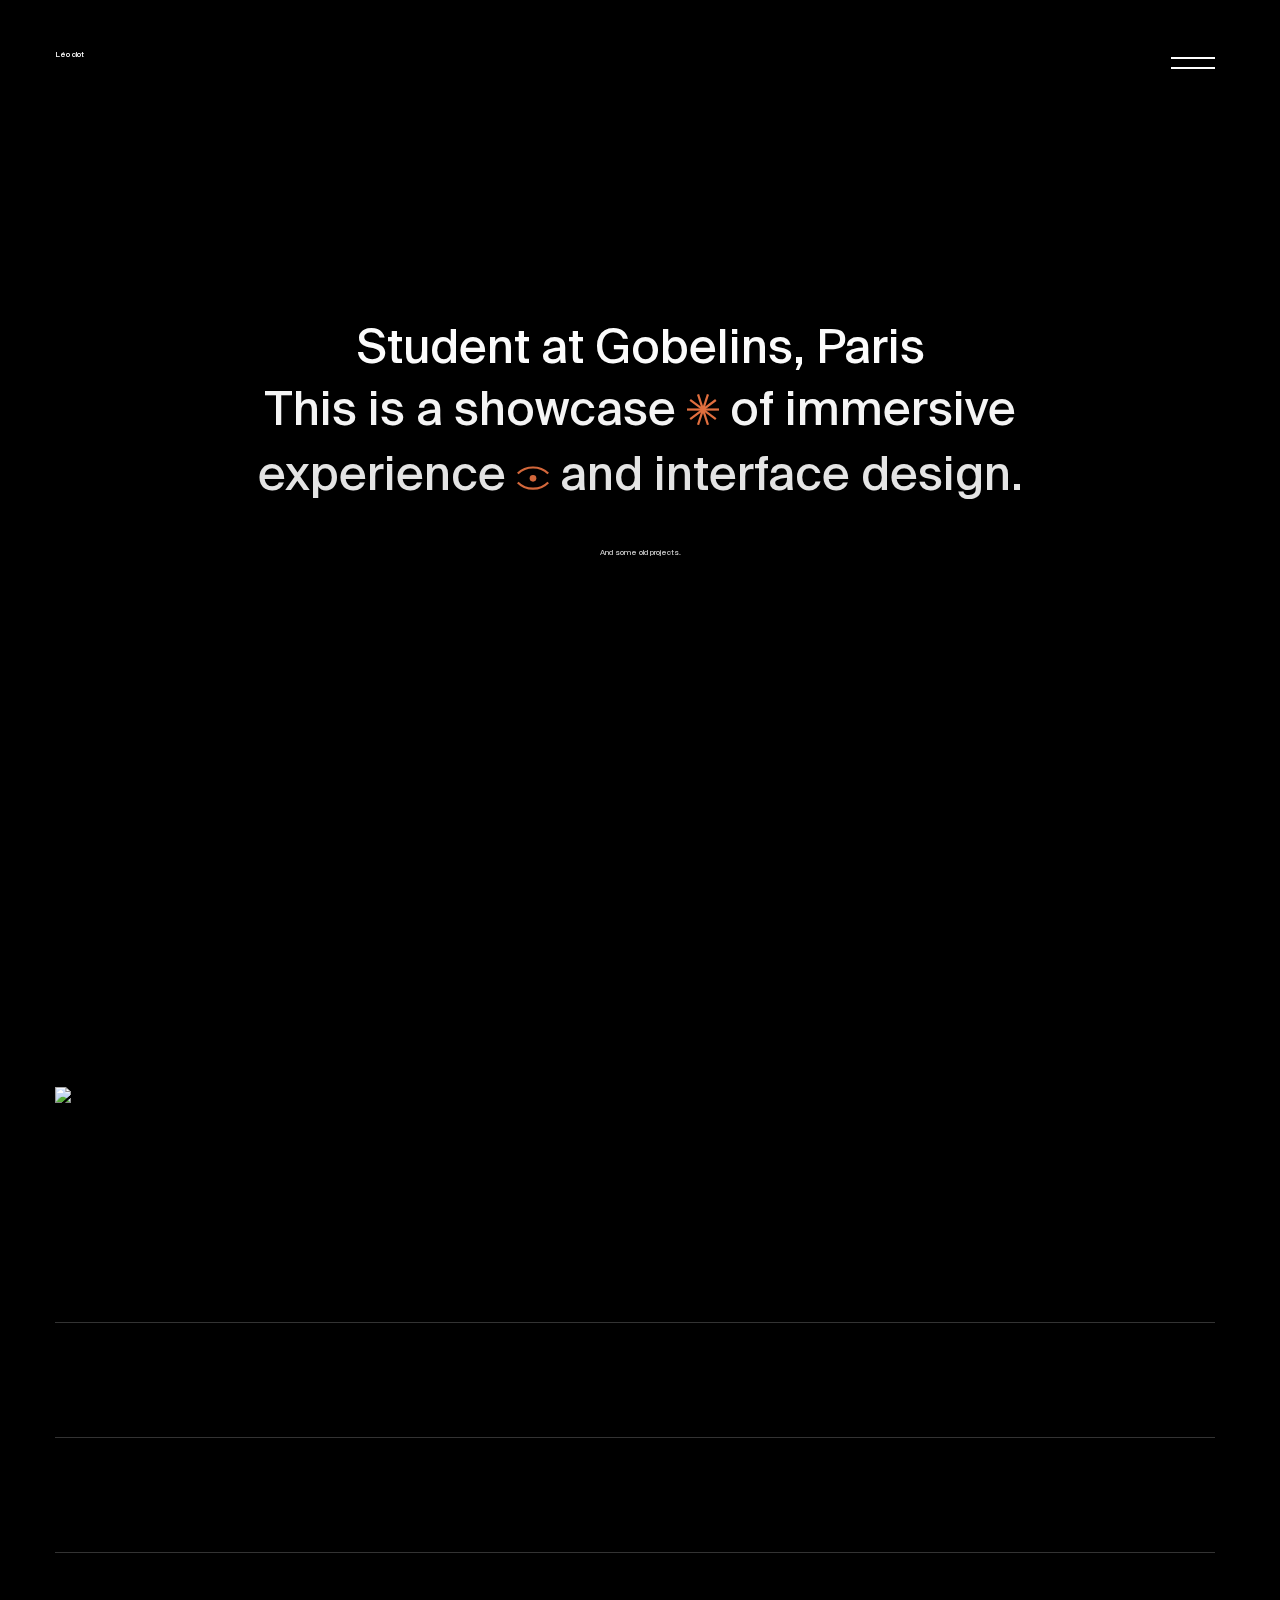
==== commit a5eaa87f: "add project page" ====
--- a/index.html
+++ b/index.html
@@ -11,6 +11,7 @@
 
     <link rel="stylesheet" type="text/css" href="style.css" />
     <script type="text/javascript" src="script.js"></script>
+    <script src="https://unpkg.com/@barba/core"></script>
   </head>
   <body>
 
@@ -101,7 +102,7 @@
           <div class="cutline"></div>
 
             <li>
-              <a href="#" class="hover-section" id="1-2">
+              <a href="unnamed.html" class="hover-section" id="1-2">
                 <div class="project">
                   <h2>
                     <div class="project-title">
@@ -319,5 +320,10 @@
       gsap.to(".hidden2", { delay: 0.5, duration: 0.9, ease: "power4.out", opacity: 1, y: 0, stagger: 0.1,
         scrollTrigger: ".hidden2"});
     </script>
+    <script>
+      barba.init({
+        // ...
+      })
+    </script>
   </body>
 </html>
--- a/style.css
+++ b/style.css
@@ -203,6 +203,7 @@
   }
 
   .surround {
+    display: none;
     position: absolute;
     fill: none;
     stroke: #EC7442;
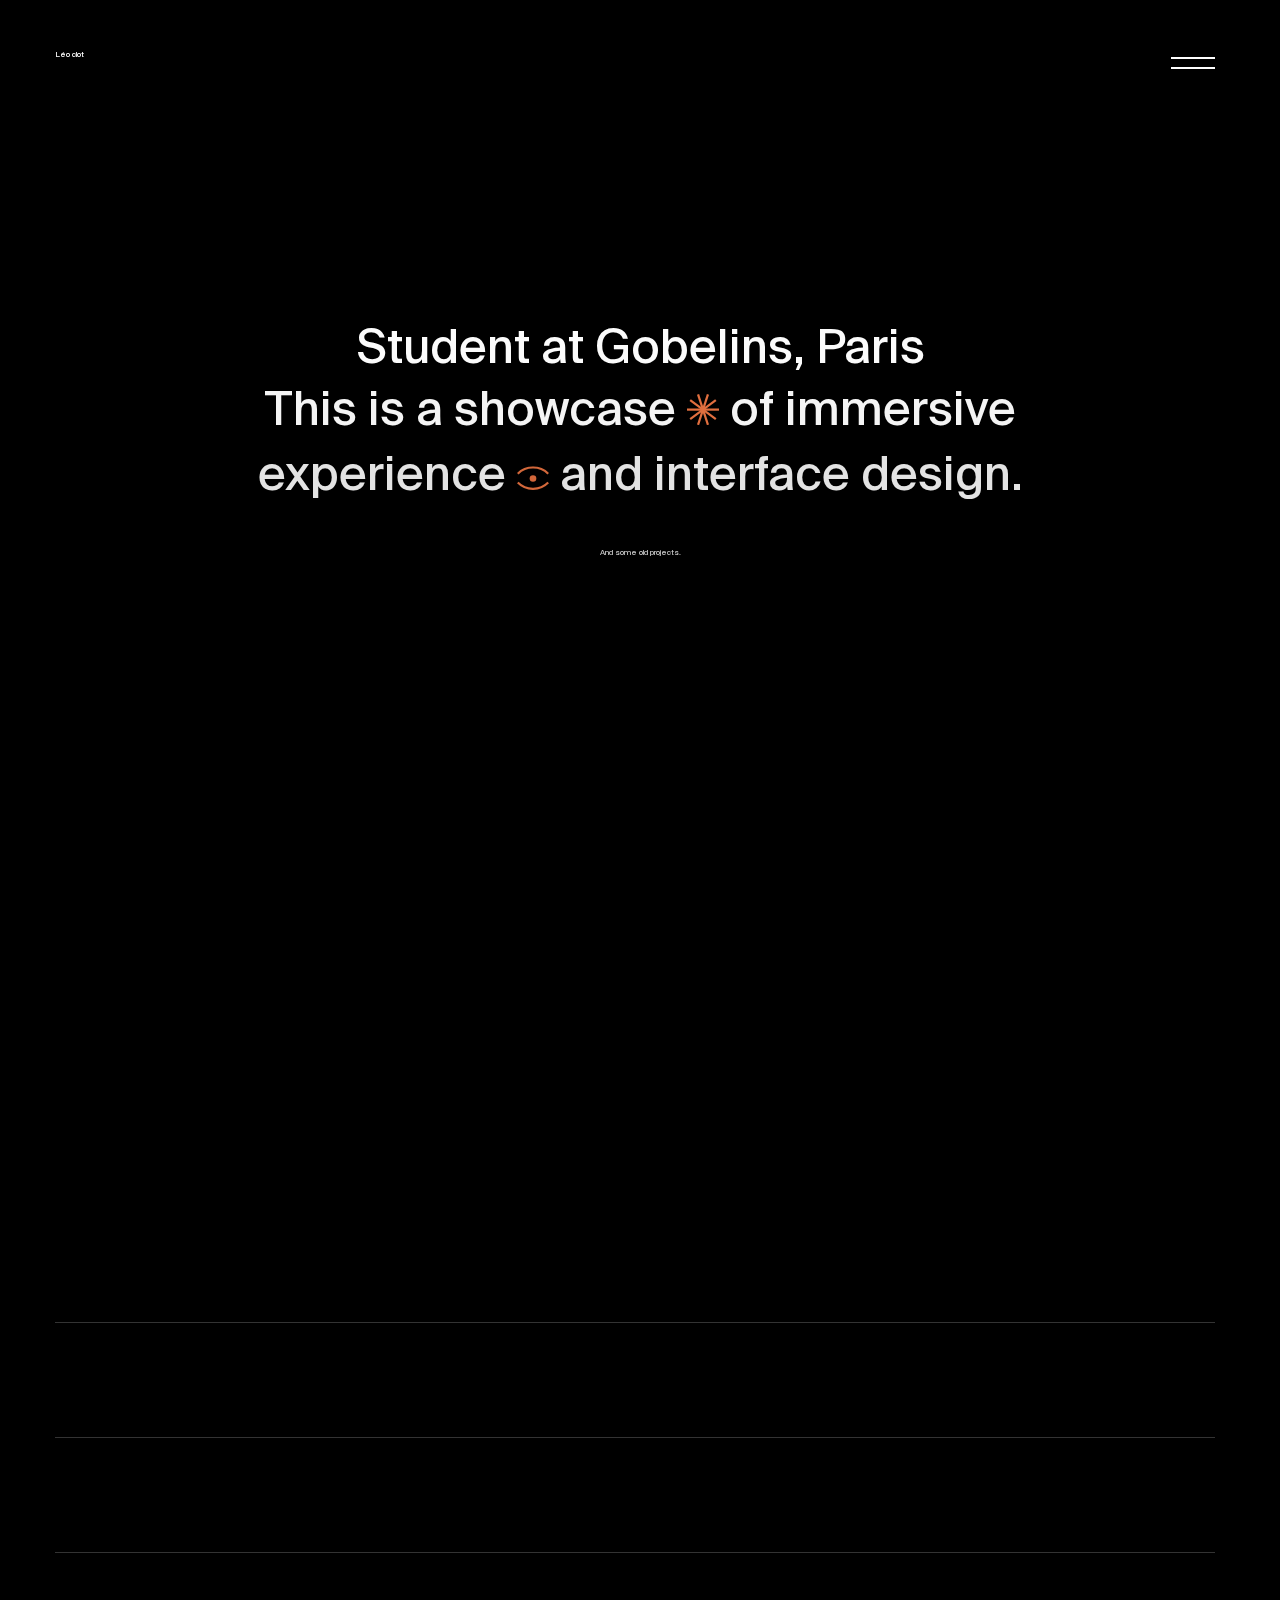
==== commit 0e764020: "add jquery for project hover" ====
--- a/index.html
+++ b/index.html
@@ -12,6 +12,7 @@
     <link rel="stylesheet" type="text/css" href="style.css" />
     <script type="text/javascript" src="script.js"></script>
     <script src="https://unpkg.com/@barba/core"></script>
+    <script src="https://ajax.googleapis.com/ajax/libs/jquery/1.11.1/jquery.min.js"></script>
   </head>
   <body>
 
@@ -26,26 +27,43 @@
 
       <div class="title">
         <h1 data-scroll-section>
-          <div><span data-scroll data-scroll-speed="1" class="hidden">Student at Gobelins, Paris</span></div>
-          <div><span data-scroll data-scroll-speed="2" class="hidden">This is a showcase
+          <div>
+            <span data-scroll data-scroll-speed="1" class="hidden">
+              Student at Gobelins, Paris
+            </span>
+          </div>
+          <div>
+            <span data-scroll data-scroll-speed="2" class="hidden">
+              This is a showcase
             <svg class="icon-md" xmlns="http://www.w3.org/2000/svg" viewBox="0 0 57.39 55.81">
               <rect x="43" y="16.3" width="4" height="57.39" transform="translate(-28.03 -0.94) rotate(-18.05)"/>
               <rect x="43" y="16.3" width="4" height="57.39" transform="translate(-34.28 37.09) rotate(-53.3)" />
               <rect y="25.9" width="57.39" height="4" />
               <rect x="16.3" y="43"width="57.39" height="4" transform="translate(-34.27 18.68) rotate(-36.66)"/>
               <rect x="16.3" y="43" width="57.39" height="4" transform="translate(-28.04 56.73) rotate(-71.94)" />
-            </svg> of immersive </span></div>
-          <div><span class="hidden">experience <svg class="icon-md" id="Calque_1" xmlns="http://www.w3.org/2000/svg" viewBox="0 0 57.64 42.62"><path
+            </svg>
+              of immersive </span>
+          </div>
+          <div>
+            <span class="hidden">experience
+            <svg class="icon-md" id="Calque_1" xmlns="http://www.w3.org/2000/svg" viewBox="0 0 57.64 42.62"><path
             d="M45.06,66.31h-.12A40.4,40.4,0,0,1,16.18,54.4L19,51.57A36.4,36.4,0,0,0,44.94,62.31h.12A36.4,36.4,0,0,0,71,51.57l2.83,2.83A40.4,40.4,0,0,1,45.06,66.31Z"
             transform="translate(-16.18 -23.69)"
           /><path
             d="M71,38.43A36.4,36.4,0,0,0,45.06,27.69h-.12A36.4,36.4,0,0,0,19,38.43L16.18,35.6A40.4,40.4,0,0,1,44.94,23.69h.12A40.4,40.4,0,0,1,73.82,35.6Z"
             transform="translate(-16.18 -23.69)"
-          /><circle cx="28.82" cy="21.95" r="6" /></svg> and interface design.</span></div>
+          /><circle cx="28.82" cy="21.95" r="6" /></svg>
+            and interface design.
+            </span>
+          </div>
         </h1>
 
         <h3 class="sub-title">
-          <div><span class="hidden">And some old projects.</span></div>
+          <div>
+            <span class="hidden">
+              And some old projects.
+            </span>
+          </div>
         </h3>
       </div>
 
@@ -57,15 +75,19 @@
           />
         </svg>
         <h3>
-          <span class="fadeIn">23 YO IMMERSIVE<br /><br />DIGITAL DESIGNER</span>
+          <span class="fadeIn">
+            23 YO IMMERSIVE
+            <br /><br />
+            DIGITAL DESIGNER
+          </span>
         </h3>
       </div>
     </div>
 
-
     <div class="project-container">
       <div class="background">
-        <img src="img/unnamed.png" width="100%">
+        <img class="project-01 hide" src="img/unnamed.png" width="100%">
+        <img class="project-02 hide" src="img/unnamed.png" width="120%">
       </div>
         <ul class="project-list">
           <li>
@@ -288,10 +310,12 @@
           aBtns[i].classList.remove('hover-in');
         }//for
       }//fct
+
       function setEtat(oEvent){
         var oBt = oEvent.currentTarget,
                 aBtns = document.getElementsByClassName("hover-section");
         oBt.classList.add('hover-in');
+
         for(var i = 0; i < aBtns.length; i++){
           if(aBtns[i] != oBt){
             aBtns[i].classList.add('hover-off');
@@ -307,6 +331,16 @@
         }//for
       });
 
+    </script>
+    <script>
+      $(document).ready(function() {
+        $('#1-2').hover(function(){
+                  $('.project-01').addClass('show');
+                },
+                function(){
+                  $('.project-01').removeClass('show');
+                });
+      });
     </script>
     <script>
 
--- a/style.css
+++ b/style.css
@@ -170,7 +170,7 @@
   }
 
   .project-container a.hover-in{
-    color: #FFFFFF;
+    color: white;
     transition: color 600ms ease-in-out;
   }
 
@@ -369,4 +369,16 @@
 
   .scale-grow{
     transform: scaleX(2);
+  }
+
+  .hide{
+    display: none;
+    transition: opacity  600ms ease-in-out;
+    opacity: 0;
+  }
+
+  .show{
+    display: block;
+    transition: opacity  600ms ease-in-out;
+    opacity: 1;
   }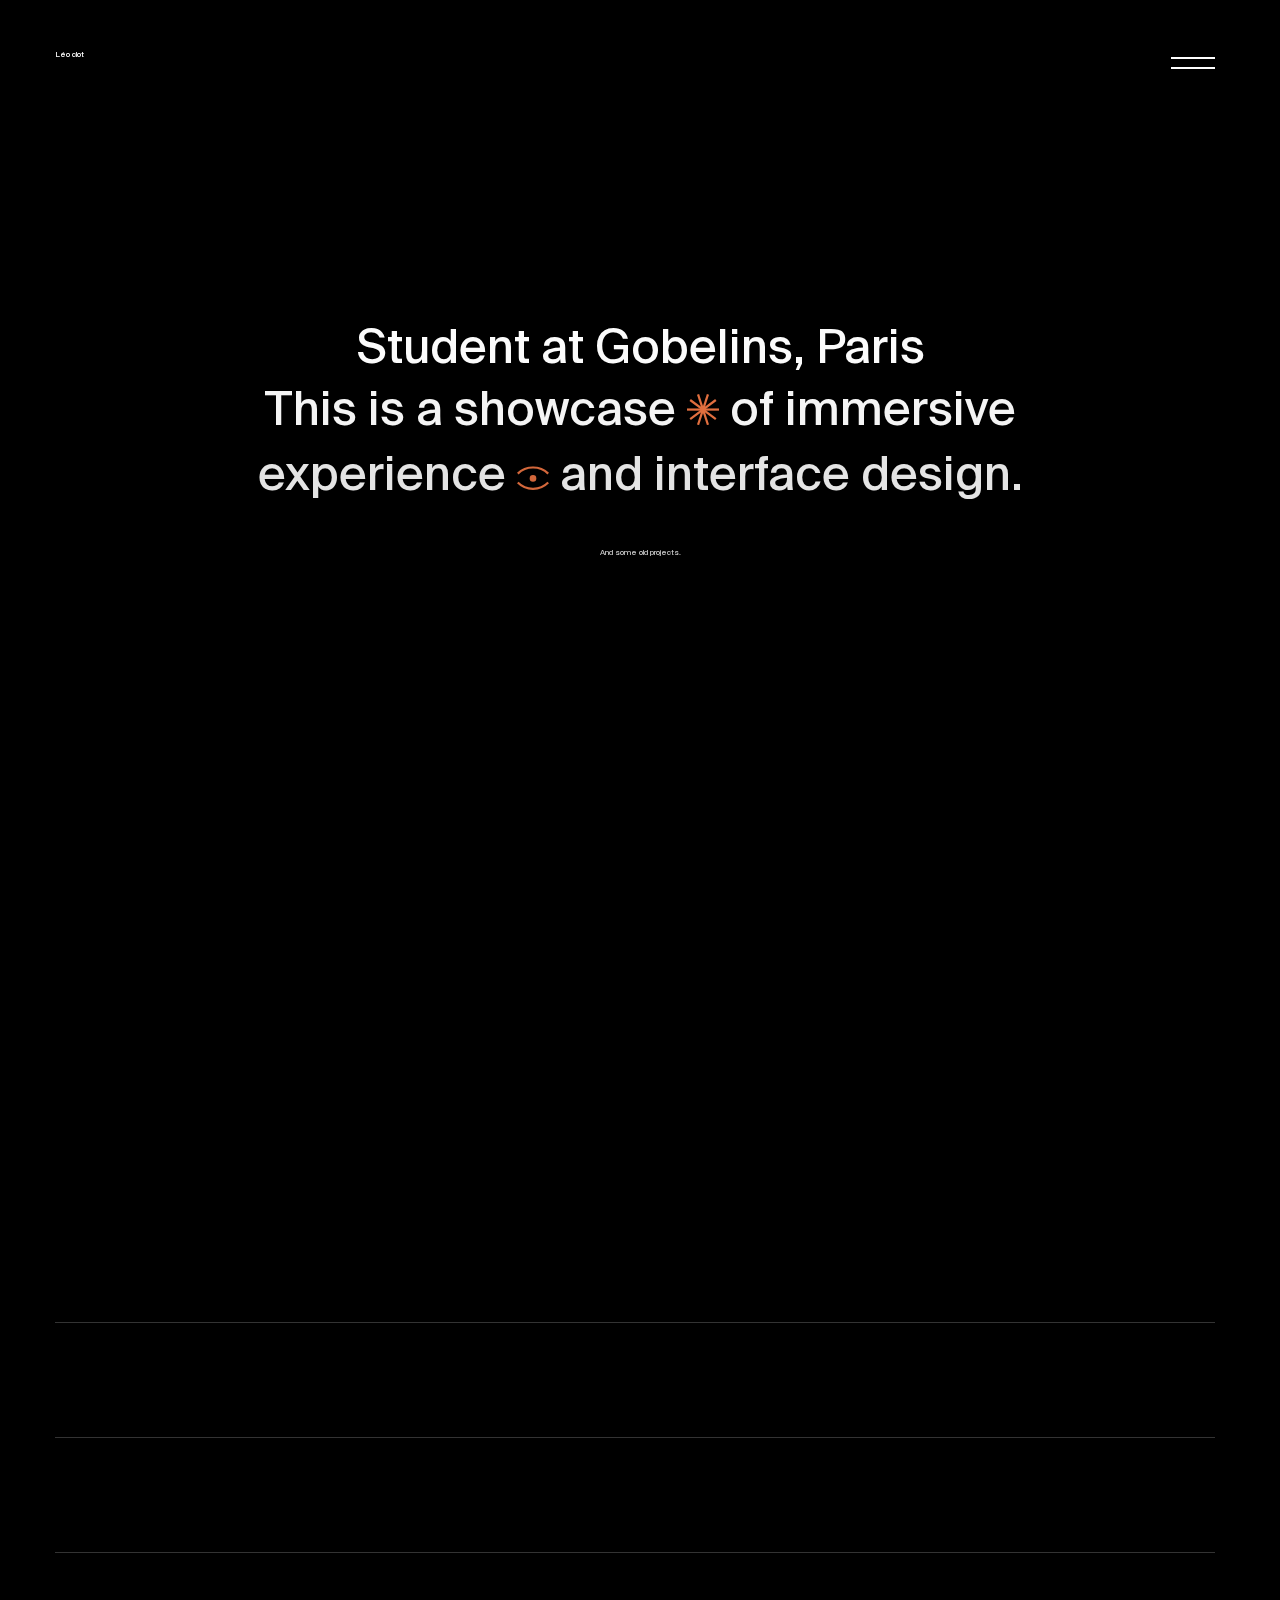
==== commit becc9bb7: "clean code" ====
--- a/index.html
+++ b/index.html
@@ -354,10 +354,5 @@
       gsap.to(".hidden2", { delay: 0.5, duration: 0.9, ease: "power4.out", opacity: 1, y: 0, stagger: 0.1,
         scrollTrigger: ".hidden2"});
     </script>
-    <script>
-      barba.init({
-        // ...
-      })
-    </script>
   </body>
 </html>
